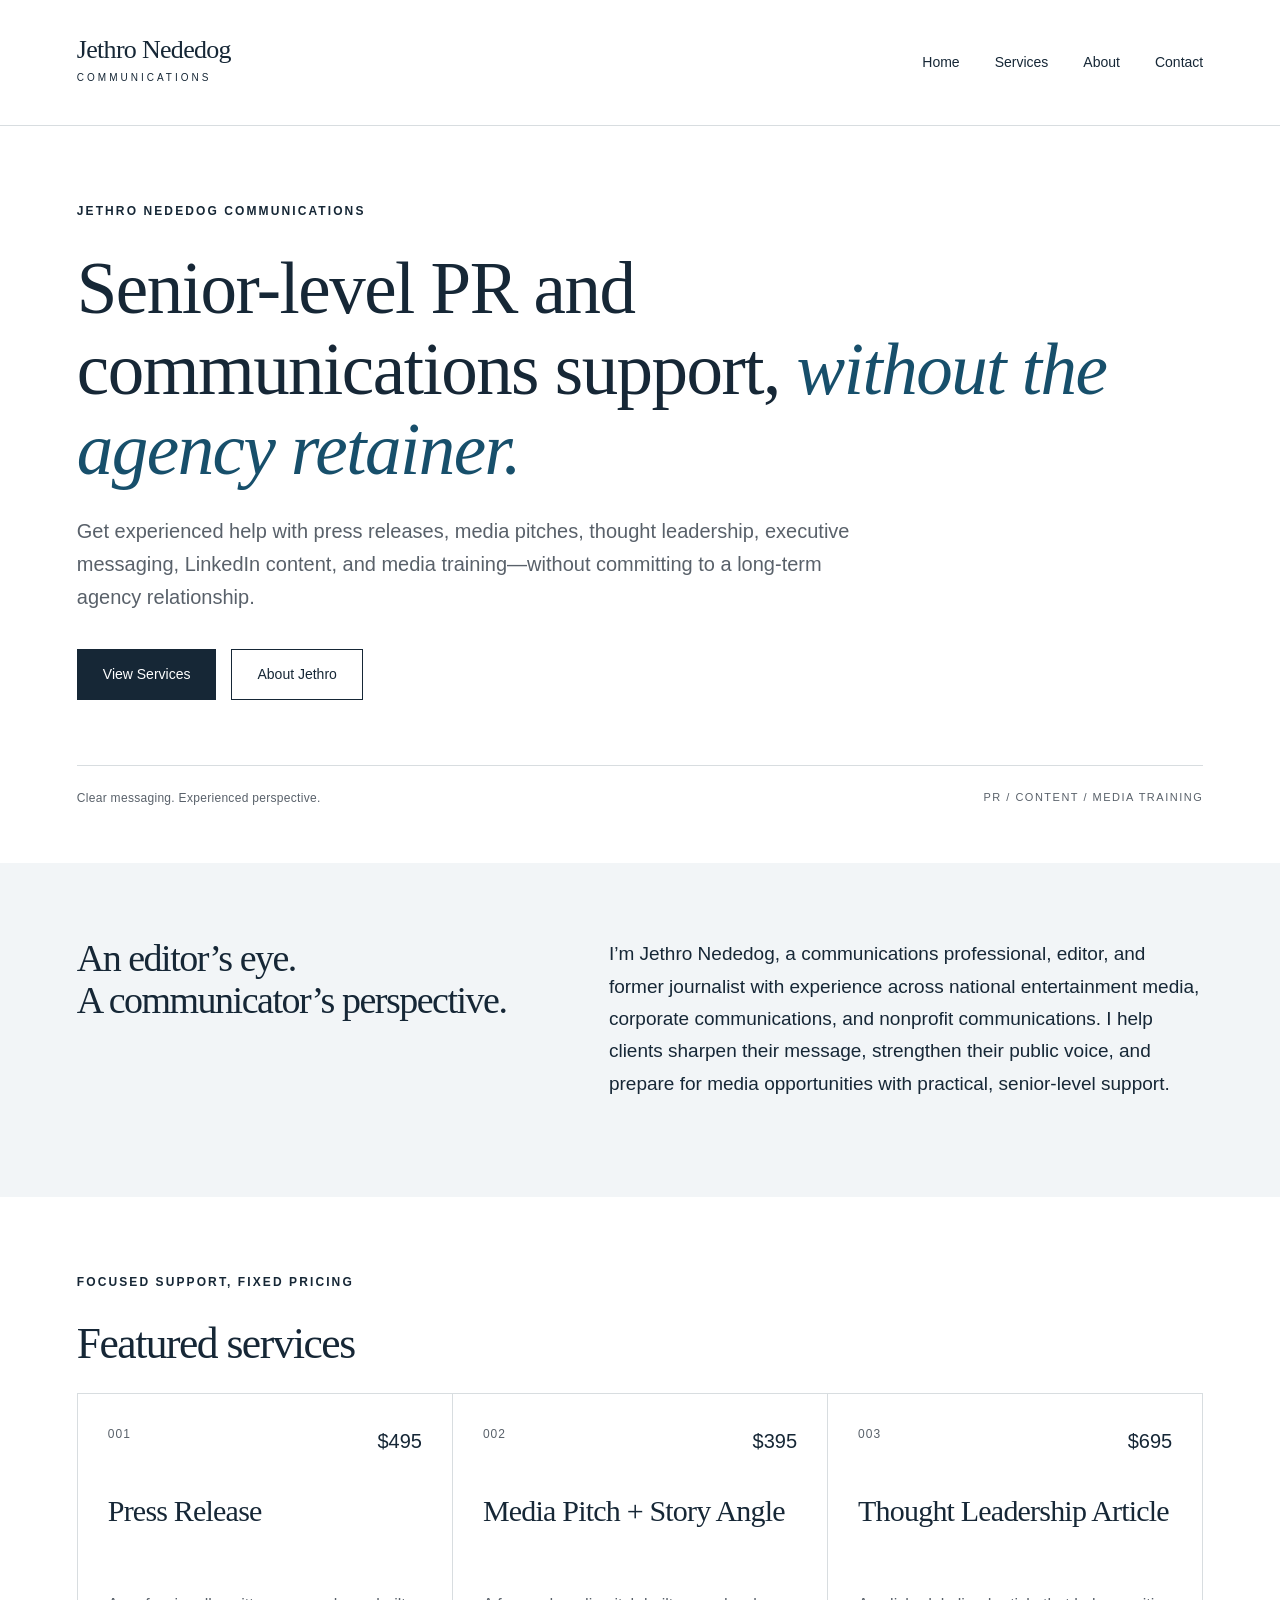
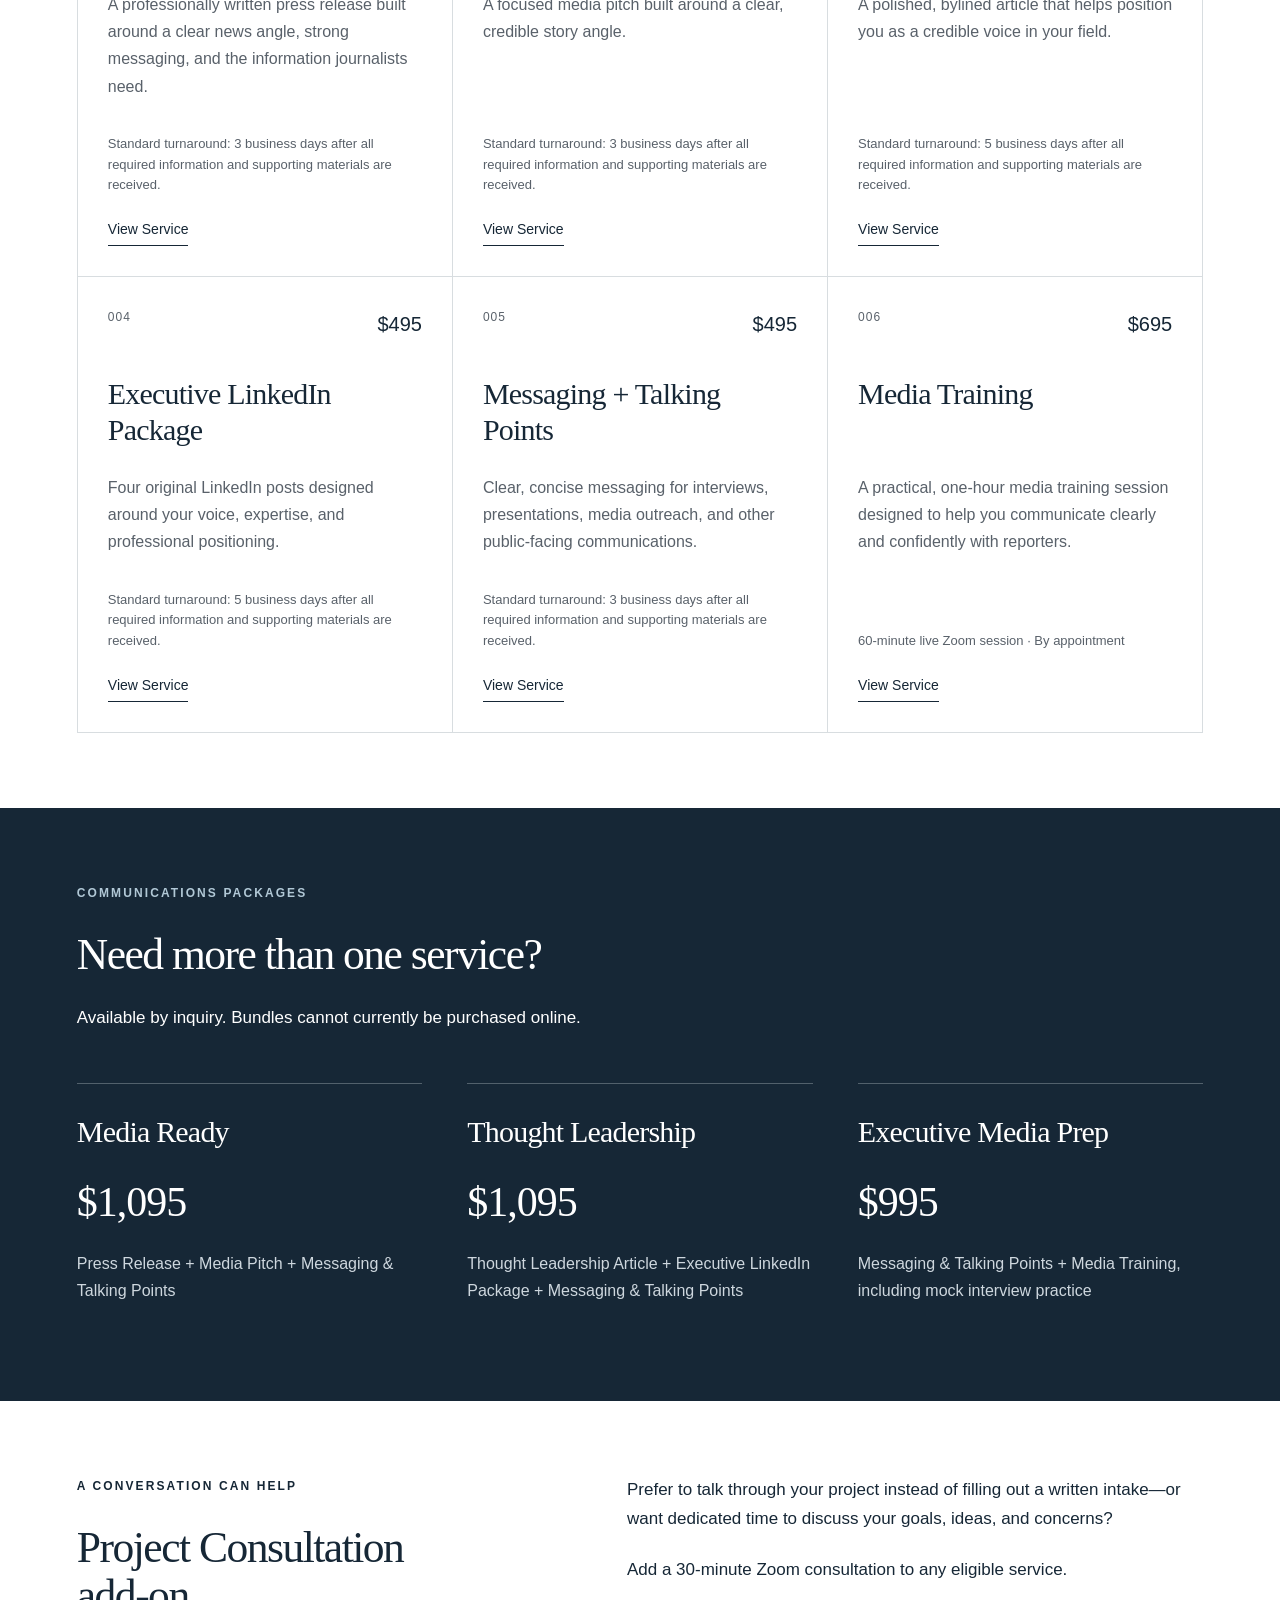
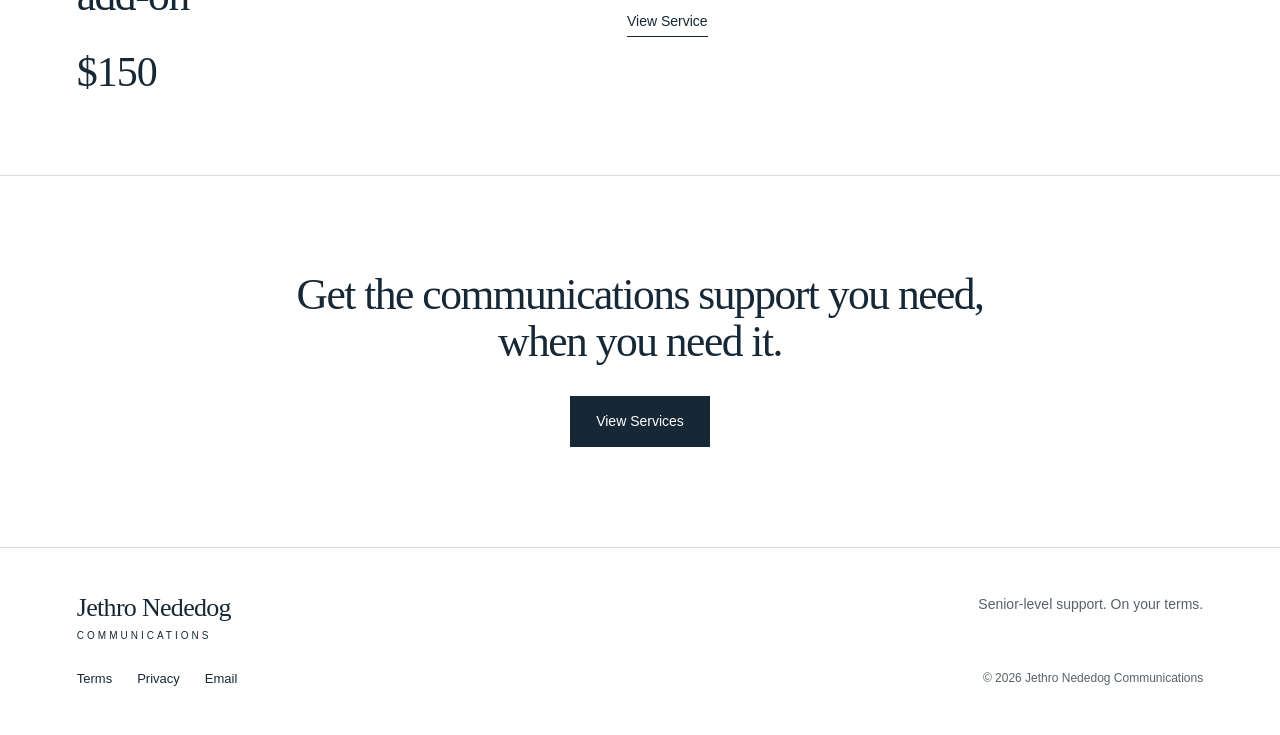
==== index.html @ 0bb14046 "Publish website home page and styles" ====
<!doctype html><html lang="en"><head><meta charset="utf-8"><meta name="viewport" content="width=device-width,initial-scale=1"><title>Home | Jethro Nededog Communications</title><meta name="description" content="Senior-level PR and communications support, without the agency retainer."><link rel="icon" type="image/svg+xml" href="data:image/svg+xml,%3Csvg xmlns='http://www.w3.org/2000/svg' viewBox='0 0 40 40'%3E%3Crect width='40' height='40' fill='%23162736'/%3E%3Ctext x='20' y='29' text-anchor='middle' font-family='Georgia' font-size='28' fill='white'%3EJ%3C/text%3E%3C/svg%3E"><link rel="stylesheet" href="/style.css"></head><body><a class="skip" href="#main">Skip to content</a><header><a class="brand" href="/">Jethro Nededog<span>COMMUNICATIONS</span></a><nav aria-label="Main navigation"><a href="/">Home</a><a href="/services/">Services</a><a href="/about/">About</a><a href="/contact/">Contact</a></nav></header><main id="main"><section class="hero"><div class="eyebrow">Jethro Nededog Communications</div><h1>Senior-level PR and communications support, <em>without the agency retainer.</em></h1><p class="lead">Get experienced help with press releases, media pitches, thought leadership, executive messaging, LinkedIn content, and media training—without committing to a long-term agency relationship.</p><div class="actions"><a class="button " href="/services/">View Services</a><a class="button secondary" href="/about/">About Jethro</a></div><div class="hero-bottom"><span>Clear messaging. Experienced perspective.</span><span>PR / CONTENT / MEDIA TRAINING</span></div></section><section class="intro"><h2>An editor’s eye.<br>A communicator’s perspective.</h2><p>I’m Jethro Nededog, a communications professional, editor, and former journalist with experience across national entertainment media, corporate communications, and nonprofit communications. I help clients sharpen their message, strengthen their public voice, and prepare for media opportunities with practical, senior-level support.</p></section><section><div class="section-title"><div><span class="eyebrow">Focused support, fixed pricing</span><h2>Featured services</h2></div></div><div class="cards"><article><div class="meta">001 <span>$495</span></div><h3>Press Release</h3><p>A professionally written press release built around a clear news angle, strong messaging, and the information journalists need.</p><p class="timing">Standard turnaround: 3 business days after all required information and supporting materials are received.</p><a class="textlink" href="/services/press-release/">View Service</a></article><article><div class="meta">002 <span>$395</span></div><h3>Media Pitch + Story Angle</h3><p>A focused media pitch built around a clear, credible story angle.</p><p class="timing">Standard turnaround: 3 business days after all required information and supporting materials are received.</p><a class="textlink" href="/services/media-pitch/">View Service</a></article><article><div class="meta">003 <span>$695</span></div><h3>Thought Leadership Article</h3><p>A polished, bylined article that helps position you as a credible voice in your field.</p><p class="timing">Standard turnaround: 5 business days after all required information and supporting materials are received.</p><a class="textlink" href="/services/thought-leadership/">View Service</a></article><article><div class="meta">004 <span>$495</span></div><h3>Executive LinkedIn Package</h3><p>Four original LinkedIn posts designed around your voice, expertise, and professional positioning.</p><p class="timing">Standard turnaround: 5 business days after all required information and supporting materials are received.</p><a class="textlink" href="/services/linkedin/">View Service</a></article><article><div class="meta">005 <span>$495</span></div><h3>Messaging + Talking Points</h3><p>Clear, concise messaging for interviews, presentations, media outreach, and other public-facing communications.</p><p class="timing">Standard turnaround: 3 business days after all required information and supporting materials are received.</p><a class="textlink" href="/services/messaging/">View Service</a></article><article><div class="meta">006 <span>$695</span></div><h3>Media Training</h3><p>A practical, one-hour media training session designed to help you communicate clearly and confidently with reporters.</p><p class="timing">60-minute live Zoom session · By appointment</p><a class="textlink" href="/services/media-training/">View Service</a></article></div></section><section class="packages"><span class="eyebrow">Communications packages</span><h2>Need more than one service?</h2><p>Available by inquiry. Bundles cannot currently be purchased online.</p><div class="bundle-grid"><article><h3>Media Ready</h3><div class="price">$1,095</div><p>Press Release + Media Pitch + Messaging &amp; Talking Points</p></article><article><h3>Thought Leadership</h3><div class="price">$1,095</div><p>Thought Leadership Article + Executive LinkedIn Package + Messaging &amp; Talking Points</p></article><article><h3>Executive Media Prep</h3><div class="price">$995</div><p>Messaging &amp; Talking Points + Media Training, including mock interview practice</p></article></div></section><section class="consult"><div><span class="eyebrow">A conversation can help</span><h2>Project Consultation add-on</h2><div class="price">$150</div></div><div><p>Prefer to talk through your project instead of filling out a written intake—or want dedicated time to discuss your goals, ideas, and concerns?</p><p>Add a 30-minute Zoom consultation to any eligible service.</p><a class="textlink" href="/services/project-consultation/">View Service</a></div></section><section class="closing"><h2>Get the communications support you need, when you need it.</h2><a class="button " href="/services/">View Services</a></section></main><footer><a class="brand" href="/">Jethro Nededog<span>COMMUNICATIONS</span></a><p>Senior-level support. On your terms.</p><div><a href="/terms/">Terms</a><a href="/privacy/">Privacy</a><a href="mailto:hello@jethronededog.com">Email</a></div><small>© 2026 Jethro Nededog Communications</small></footer></body></html>
---- style.css ----
:root{--ink:#162736;--muted:#59616a;--line:#d8dde0;--accent:#174f6b;--paper:#fff;--wash:#f2f5f7}*{box-sizing:border-box}body{margin:0;background:var(--paper);color:var(--ink);font:17px/1.7 -apple-system,BlinkMacSystemFont,"Segoe UI",sans-serif}a{color:inherit;text-decoration:none}a:hover{color:var(--accent)}a:focus-visible,button:focus-visible{outline:3px solid #3884a5;outline-offset:5px}header,main,footer{max-width:1360px;margin:auto}header{padding:35px 6%;display:flex;align-items:center;justify-content:space-between;border-bottom:1px solid var(--line)}.brand{font:26px/1.15 Georgia,serif;letter-spacing:-.7px;white-space:nowrap}.brand span{display:block;font:10px/2.5 -apple-system,sans-serif;letter-spacing:3px}nav{display:flex;gap:35px;font-size:14px}nav a:hover,.textlink:hover{border-bottom-color:var(--accent)}section{padding:75px 6%}h1,h2,h3{font-family:Georgia,"Times New Roman",serif;font-weight:400;line-height:1.1;letter-spacing:-1.5px;margin:0 0 25px}h1{font-size:clamp(42px,5.7vw,78px);max-width:1010px}h2{font-size:clamp(32px,3.4vw,46px)}h3{font-size:30px;letter-spacing:-.8px;line-height:1.2}p{margin:0 0 22px}em{font-weight:400;color:var(--accent)}.eyebrow{display:block;text-transform:uppercase;letter-spacing:2.1px;font-size:12px;font-weight:600;margin-bottom:28px}.hero{padding-top:75px;padding-bottom:25px}.hero h1{max-width:1030px}.lead{font-size:20px;line-height:1.65;color:var(--muted);max-width:760px}.hero .lead{max-width:810px}.actions{display:flex;gap:15px;flex-wrap:wrap;margin-top:35px}.button{display:inline-block;background:var(--ink);color:white;border:1px solid var(--ink);padding:14px 25px;font:500 14px/1.5 -apple-system,sans-serif;cursor:pointer}.button:hover{background:var(--accent);color:white}.button.secondary{color:var(--ink);background:white}.button.secondary:hover{background:var(--wash)}.hero-bottom{border-top:1px solid var(--line);margin-top:65px;padding-top:22px;display:flex;justify-content:space-between;color:var(--muted);font-size:12px;letter-spacing:.3px}.hero-bottom span:last-child{font-size:11px;letter-spacing:1.5px}.intro{display:grid;grid-template-columns:1fr 1.3fr;gap:75px;background:var(--wash);margin-top:30px}.intro h2{font-size:38px}.intro p{font-size:19px;max-width:600px}.cards{display:grid;grid-template-columns:repeat(3,1fr);border-top:1px solid var(--line);border-left:1px solid var(--line)}.cards article{padding:30px;border-right:1px solid var(--line);border-bottom:1px solid var(--line);display:flex;flex-direction:column}.meta{display:flex;justify-content:space-between;font-size:12px;letter-spacing:1px;color:var(--muted);margin-bottom:35px}.meta span{font-size:20px;color:var(--ink);letter-spacing:0}.cards h3{min-height:73px}.cards p{font-size:16px;color:var(--muted)}.cards .timing{font-size:13px;line-height:1.6;margin-top:auto;padding-top:12px}.textlink{font-size:14px;font-weight:500;display:inline-block;width:fit-content;border-bottom:1px solid var(--ink);padding-bottom:3px}.packages{background:var(--ink);color:white}.packages .eyebrow{color:#b1c8d6}.bundle-grid{display:grid;grid-template-columns:repeat(3,1fr);gap:45px;margin-top:50px}.bundle-grid article{border-top:1px solid #52616c;padding-top:30px}.bundle-grid p{color:#ced7de;font-size:16px;margin-top:20px}.price{font:42px/1.3 Georgia,serif;letter-spacing:-1px}.consult{display:grid;grid-template-columns:1fr 1.2fr;gap:70px;border-bottom:1px solid var(--line)}.consult h2{max-width:390px}.consult p{max-width:600px}.closing{text-align:center;padding-top:95px;padding-bottom:100px}.closing h2{max-width:760px;margin:0 auto 30px}footer{border-top:1px solid var(--line);padding:45px 6%;display:grid;grid-template-columns:1fr 1fr;gap:20px}footer p{text-align:right;font-size:14px;color:var(--muted)}footer div{display:flex;gap:25px;font-size:13px}footer small{text-align:right;color:var(--muted);font-size:12px}.page-heading{padding-bottom:50px}.page-heading h1{max-width:900px}.detail-grid{display:grid;grid-template-columns:1.6fr 1fr;gap:90px}.service-heading .textlink{margin-bottom:45px}.service-heading h1{font-size:clamp(42px,5vw,68px)}aside{background:var(--wash);padding:30px;align-self:start}aside .price{margin-bottom:25px}aside p{font-size:14px}aside .button{width:100%;text-align:center}.fine{font-size:12px;color:var(--muted);margin:15px 0 0}.includes{border-top:1px solid var(--line)}ul{padding:0;margin:0;list-style:none}li{padding:13px 0;border-bottom:1px solid var(--line);font-size:17px}li:before{content:'•';color:var(--accent);margin-right:15px}.about-grid{display:grid;grid-template-columns:1fr 1.6fr;gap:80px;padding-top:15px}.monogram{background:var(--ink);color:#fff;font:120px/1 Georgia,serif;padding:70px 35px;align-self:start;text-align:center}.monogram span{display:block;font:12px/1.8 -apple-system,sans-serif;letter-spacing:2px;margin-top:40px}.prose p{font-size:18px}.contact{min-height:65vh;padding-top:110px;padding-bottom:100px}.contact .lead{max-width:740px}.contact .button{margin:15px 0 30px}.legal{max-width:920px;padding-top:10px;padding-bottom:100px}.legal h2{font-size:29px;margin-top:35px}.skip{position:absolute;top:-100px}.skip:focus{top:10px;background:white;padding:10px}dialog{max-width:540px;width:calc(100% - 40px);border:1px solid var(--line);padding:40px;color:var(--ink)}dialog::backdrop{background:#16273688}.close{float:right;border:0;background:transparent;font-size:30px;cursor:pointer}dialog h2{font-size:32px;margin-top:25px}dialog p{font-size:16px}@media(max-width:850px){header{padding:25px 6%;align-items:flex-start;gap:25px;flex-direction:column}nav{gap:28px}section{padding:55px 6%}.hero{padding-top:55px}.hero-bottom{margin-top:45px;gap:15px;flex-direction:column}.intro,.consult,.detail-grid,.about-grid{grid-template-columns:1fr;gap:30px}.cards{grid-template-columns:repeat(2,1fr)}.bundle-grid{grid-template-columns:1fr;gap:25px}.bundle-grid article{display:grid;grid-template-columns:1fr auto;gap:10px}.bundle-grid p{grid-column:1/-1}.monogram{max-width:360px}.contact{padding-top:65px}footer p{display:none}}@media(max-width:520px){.cards{grid-template-columns:1fr}.cards h3{min-height:0}.cards article{padding:25px}.lead{font-size:18px}.hero h1{font-size:44px}.hero h1 em{display:inline}.bundle-grid h3{font-size:26px}.bundle-grid .price{font-size:32px}footer{grid-template-columns:1fr}footer small{text-align:left}nav{width:100%;justify-content:space-between;gap:15px}.intro h2{font-size:32px}}

/* Narrow-screen readability without changing desktop composition. */
main,section,article,aside,.detail-grid>*,.consult>*,.intro>*,.about-grid>*{min-width:0}
h1,h2,h3,p,li,a{overflow-wrap:break-word}
@media(max-width:850px){nav a{padding:12px 0;min-height:44px;display:inline-flex;align-items:center}nav{flex-wrap:wrap}.button{max-width:100%;white-space:normal}}
@media(max-width:520px){.hero h1{font-size:clamp(34px,8.7vw,44px);line-height:1.13;letter-spacing:-1px}.hero h1 em{overflow-wrap:anywhere}h1{font-size:clamp(34px,10vw,42px)}.service-heading h1{font-size:clamp(34px,10vw,42px)}.bundle-grid article{grid-template-columns:minmax(0,1fr) auto;gap:8px}.bundle-grid h3{overflow-wrap:anywhere}.brand{font-size:24px}.eyebrow{overflow-wrap:anywhere}.contact .textlink{font-size:13px}aside{padding:24px}}
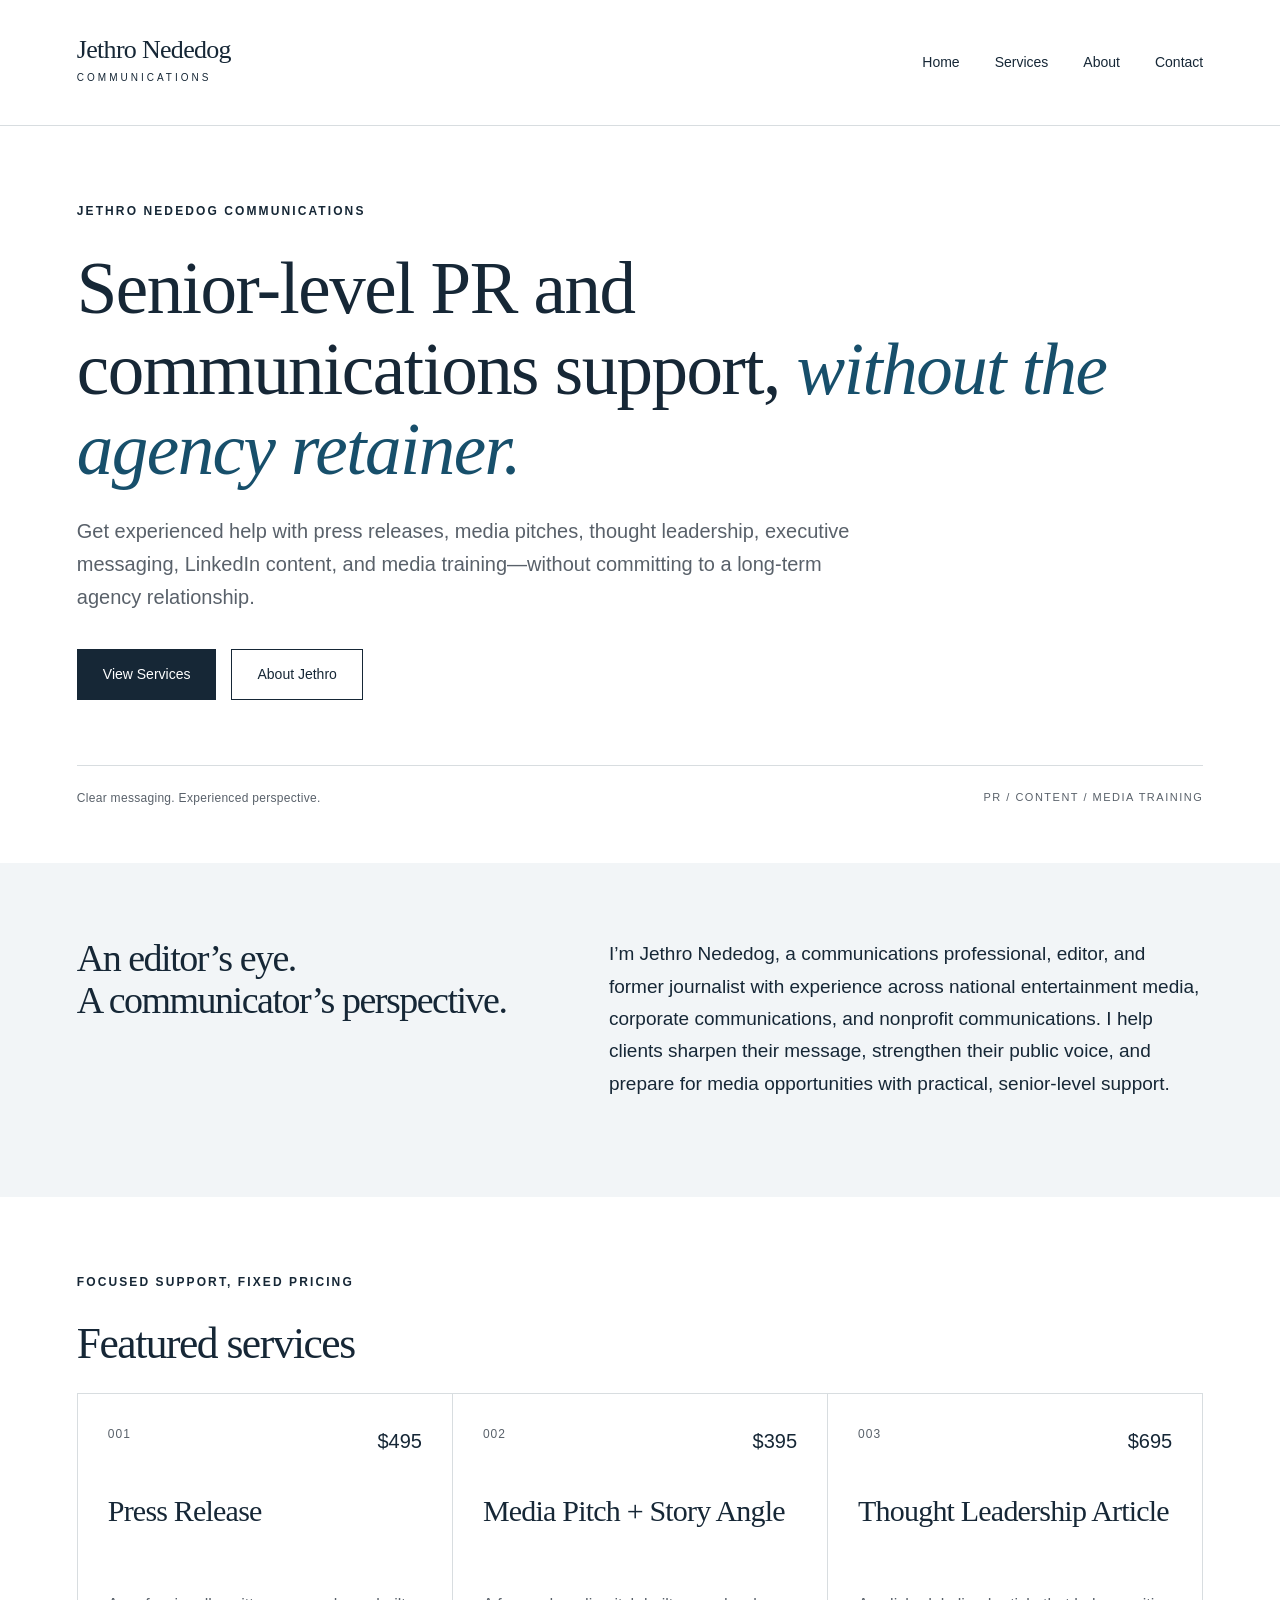
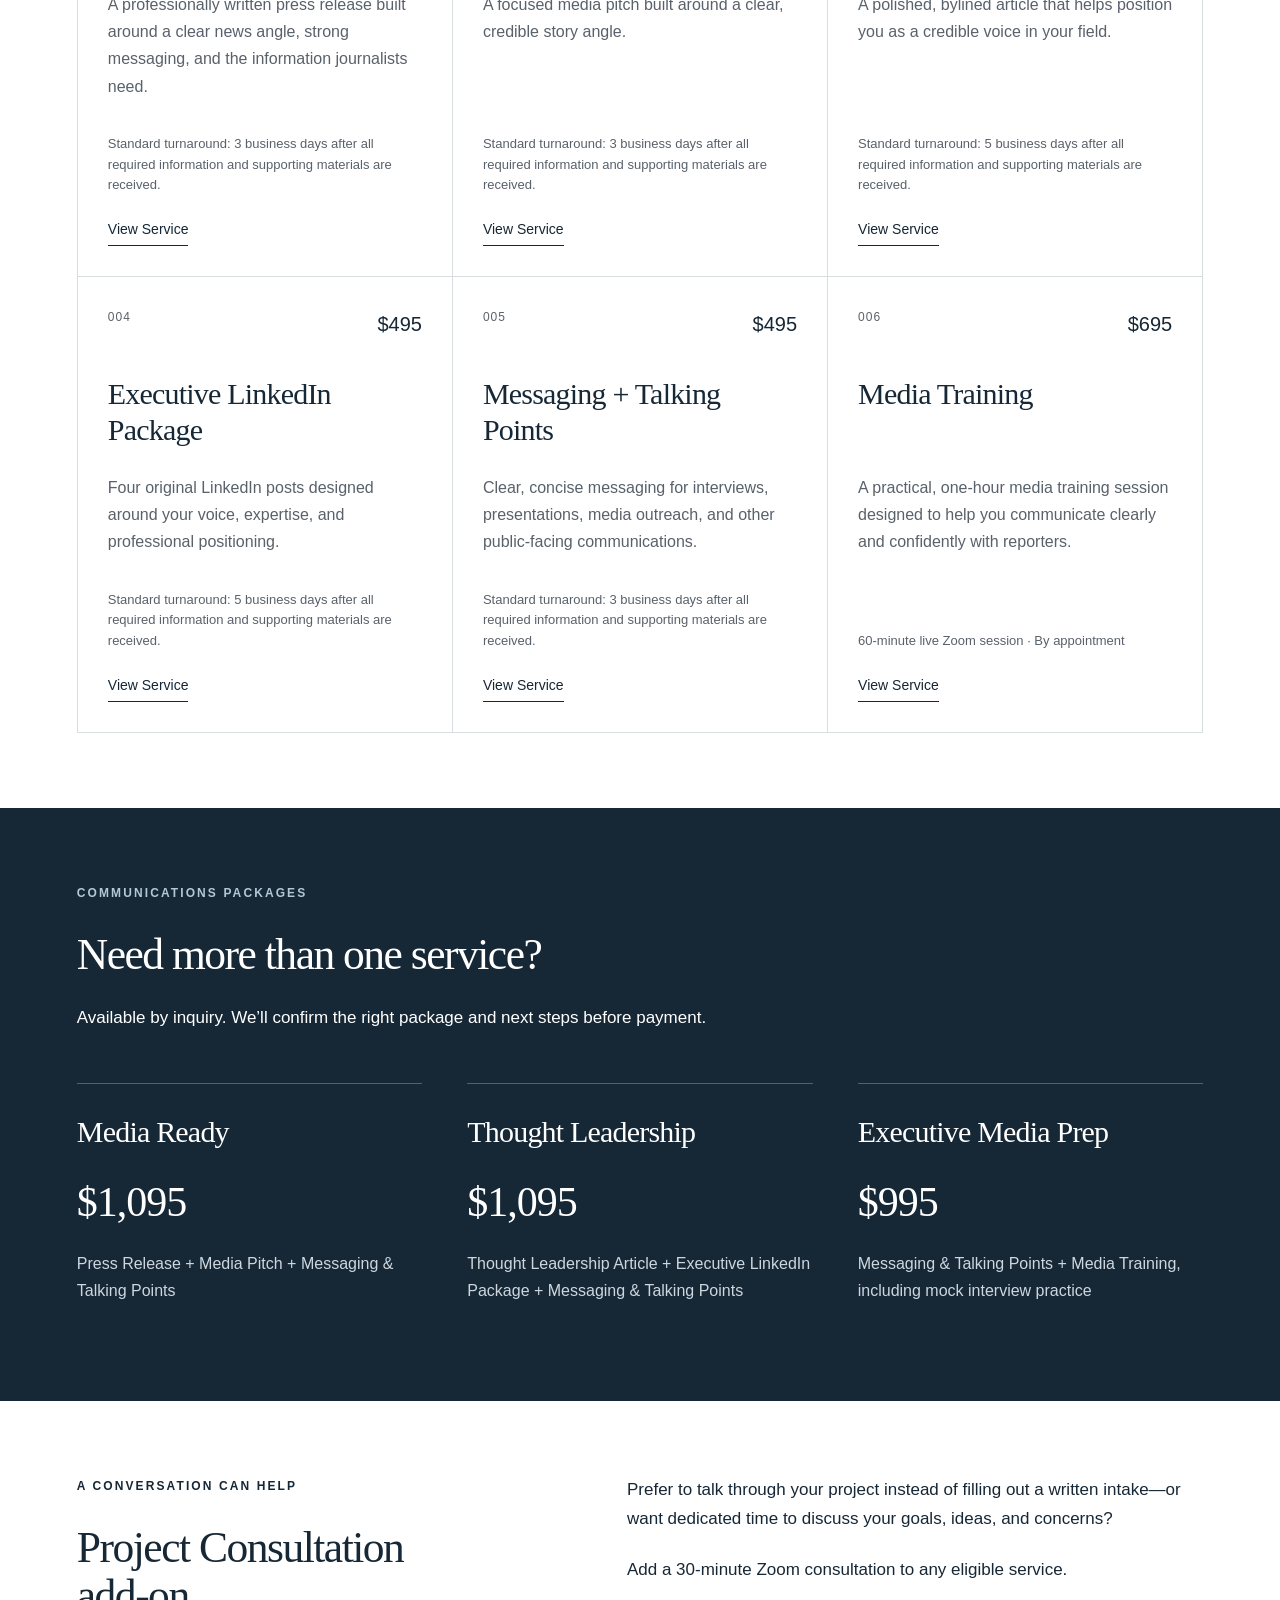
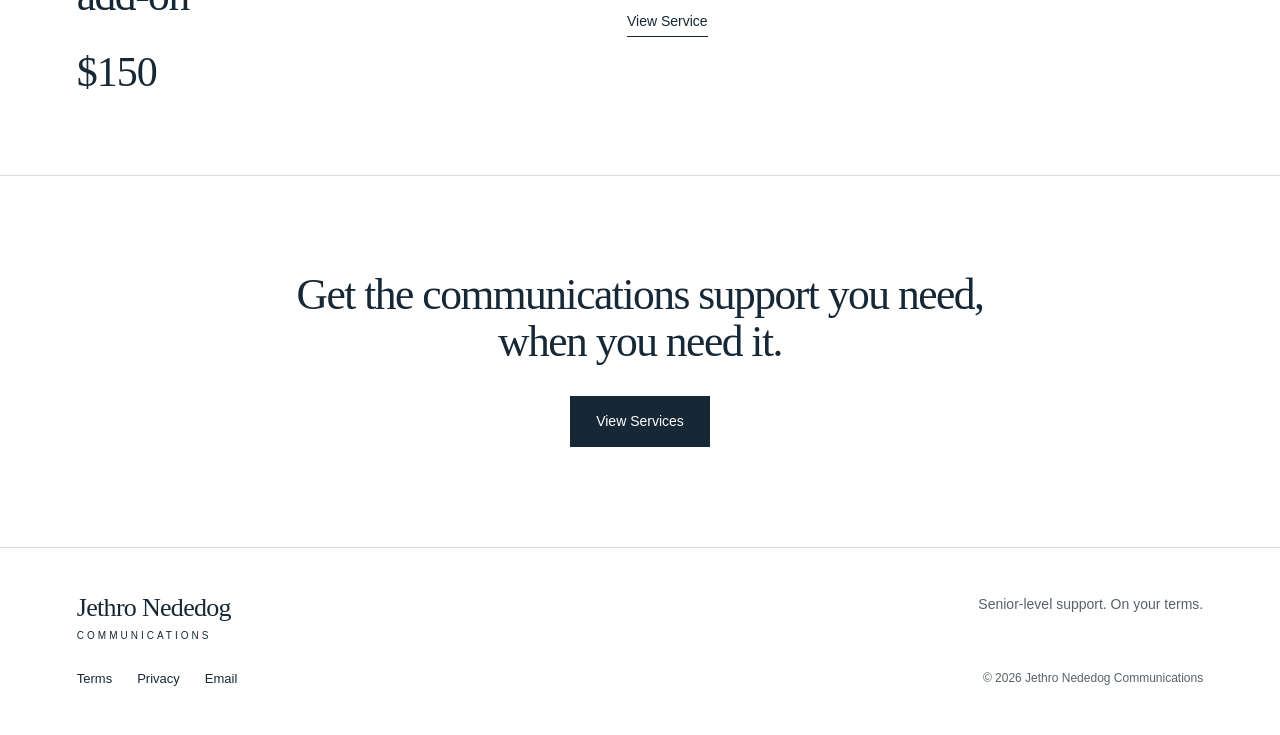
==== commit 5f9e338e: "Update index.html" ====
--- a/index.html
+++ b/index.html
@@ -1 +1 @@
-<!doctype html><html lang="en"><head><meta charset="utf-8"><meta name="viewport" content="width=device-width,initial-scale=1"><title>Home | Jethro Nededog Communications</title><meta name="description" content="Senior-level PR and communications support, without the agency retainer."><link rel="icon" type="image/svg+xml" href="data:image/svg+xml,%3Csvg xmlns='http://www.w3.org/2000/svg' viewBox='0 0 40 40'%3E%3Crect width='40' height='40' fill='%23162736'/%3E%3Ctext x='20' y='29' text-anchor='middle' font-family='Georgia' font-size='28' fill='white'%3EJ%3C/text%3E%3C/svg%3E"><link rel="stylesheet" href="/style.css"></head><body><a class="skip" href="#main">Skip to content</a><header><a class="brand" href="/">Jethro Nededog<span>COMMUNICATIONS</span></a><nav aria-label="Main navigation"><a href="/">Home</a><a href="/services/">Services</a><a href="/about/">About</a><a href="/contact/">Contact</a></nav></header><main id="main"><section class="hero"><div class="eyebrow">Jethro Nededog Communications</div><h1>Senior-level PR and communications support, <em>without the agency retainer.</em></h1><p class="lead">Get experienced help with press releases, media pitches, thought leadership, executive messaging, LinkedIn content, and media training—without committing to a long-term agency relationship.</p><div class="actions"><a class="button " href="/services/">View Services</a><a class="button secondary" href="/about/">About Jethro</a></div><div class="hero-bottom"><span>Clear messaging. Experienced perspective.</span><span>PR / CONTENT / MEDIA TRAINING</span></div></section><section class="intro"><h2>An editor’s eye.<br>A communicator’s perspective.</h2><p>I’m Jethro Nededog, a communications professional, editor, and former journalist with experience across national entertainment media, corporate communications, and nonprofit communications. I help clients sharpen their message, strengthen their public voice, and prepare for media opportunities with practical, senior-level support.</p></section><section><div class="section-title"><div><span class="eyebrow">Focused support, fixed pricing</span><h2>Featured services</h2></div></div><div class="cards"><article><div class="meta">001 <span>$495</span></div><h3>Press Release</h3><p>A professionally written press release built around a clear news angle, strong messaging, and the information journalists need.</p><p class="timing">Standard turnaround: 3 business days after all required information and supporting materials are received.</p><a class="textlink" href="/services/press-release/">View Service</a></article><article><div class="meta">002 <span>$395</span></div><h3>Media Pitch + Story Angle</h3><p>A focused media pitch built around a clear, credible story angle.</p><p class="timing">Standard turnaround: 3 business days after all required information and supporting materials are received.</p><a class="textlink" href="/services/media-pitch/">View Service</a></article><article><div class="meta">003 <span>$695</span></div><h3>Thought Leadership Article</h3><p>A polished, bylined article that helps position you as a credible voice in your field.</p><p class="timing">Standard turnaround: 5 business days after all required information and supporting materials are received.</p><a class="textlink" href="/services/thought-leadership/">View Service</a></article><article><div class="meta">004 <span>$495</span></div><h3>Executive LinkedIn Package</h3><p>Four original LinkedIn posts designed around your voice, expertise, and professional positioning.</p><p class="timing">Standard turnaround: 5 business days after all required information and supporting materials are received.</p><a class="textlink" href="/services/linkedin/">View Service</a></article><article><div class="meta">005 <span>$495</span></div><h3>Messaging + Talking Points</h3><p>Clear, concise messaging for interviews, presentations, media outreach, and other public-facing communications.</p><p class="timing">Standard turnaround: 3 business days after all required information and supporting materials are received.</p><a class="textlink" href="/services/messaging/">View Service</a></article><article><div class="meta">006 <span>$695</span></div><h3>Media Training</h3><p>A practical, one-hour media training session designed to help you communicate clearly and confidently with reporters.</p><p class="timing">60-minute live Zoom session · By appointment</p><a class="textlink" href="/services/media-training/">View Service</a></article></div></section><section class="packages"><span class="eyebrow">Communications packages</span><h2>Need more than one service?</h2><p>Available by inquiry. Bundles cannot currently be purchased online.</p><div class="bundle-grid"><article><h3>Media Ready</h3><div class="price">$1,095</div><p>Press Release + Media Pitch + Messaging &amp; Talking Points</p></article><article><h3>Thought Leadership</h3><div class="price">$1,095</div><p>Thought Leadership Article + Executive LinkedIn Package + Messaging &amp; Talking Points</p></article><article><h3>Executive Media Prep</h3><div class="price">$995</div><p>Messaging &amp; Talking Points + Media Training, including mock interview practice</p></article></div></section><section class="consult"><div><span class="eyebrow">A conversation can help</span><h2>Project Consultation add-on</h2><div class="price">$150</div></div><div><p>Prefer to talk through your project instead of filling out a written intake—or want dedicated time to discuss your goals, ideas, and concerns?</p><p>Add a 30-minute Zoom consultation to any eligible service.</p><a class="textlink" href="/services/project-consultation/">View Service</a></div></section><section class="closing"><h2>Get the communications support you need, when you need it.</h2><a class="button " href="/services/">View Services</a></section></main><footer><a class="brand" href="/">Jethro Nededog<span>COMMUNICATIONS</span></a><p>Senior-level support. On your terms.</p><div><a href="/terms/">Terms</a><a href="/privacy/">Privacy</a><a href="mailto:hello@jethronededog.com">Email</a></div><small>© 2026 Jethro Nededog Communications</small></footer></body></html>+<!doctype html><html lang="en"><head><meta charset="utf-8"><meta name="viewport" content="width=device-width,initial-scale=1"><title>Home | Jethro Nededog Communications</title><meta name="description" content="Senior-level PR and communications support, without the agency retainer."><link rel="icon" type="image/svg+xml" href="data:image/svg+xml,%3Csvg xmlns='http://www.w3.org/2000/svg' viewBox='0 0 40 40'%3E%3Crect width='40' height='40' fill='%23162736'/%3E%3Ctext x='20' y='29' text-anchor='middle' font-family='Georgia' font-size='28' fill='white'%3EJ%3C/text%3E%3C/svg%3E"><link rel="stylesheet" href="/style.css"></head><body><a class="skip" href="#main">Skip to content</a><header><a class="brand" href="/">Jethro Nededog<span>COMMUNICATIONS</span></a><nav aria-label="Main navigation"><a href="/">Home</a><a href="/services/">Services</a><a href="/about/">About</a><a href="/contact/">Contact</a></nav></header><main id="main"><section class="hero"><div class="eyebrow">Jethro Nededog Communications</div><h1>Senior-level PR and communications support, <em>without the agency retainer.</em></h1><p class="lead">Get experienced help with press releases, media pitches, thought leadership, executive messaging, LinkedIn content, and media training—without committing to a long-term agency relationship.</p><div class="actions"><a class="button " href="/services/">View Services</a><a class="button secondary" href="/about/">About Jethro</a></div><div class="hero-bottom"><span>Clear messaging. Experienced perspective.</span><span>PR / CONTENT / MEDIA TRAINING</span></div></section><section class="intro"><h2>An editor’s eye.<br>A communicator’s perspective.</h2><p>I’m Jethro Nededog, a communications professional, editor, and former journalist with experience across national entertainment media, corporate communications, and nonprofit communications. I help clients sharpen their message, strengthen their public voice, and prepare for media opportunities with practical, senior-level support.</p></section><section><div class="section-title"><div><span class="eyebrow">Focused support, fixed pricing</span><h2>Featured services</h2></div></div><div class="cards"><article><div class="meta">001 <span>$495</span></div><h3>Press Release</h3><p>A professionally written press release built around a clear news angle, strong messaging, and the information journalists need.</p><p class="timing">Standard turnaround: 3 business days after all required information and supporting materials are received.</p><a class="textlink" href="/services/press-release/">View Service</a></article><article><div class="meta">002 <span>$395</span></div><h3>Media Pitch + Story Angle</h3><p>A focused media pitch built around a clear, credible story angle.</p><p class="timing">Standard turnaround: 3 business days after all required information and supporting materials are received.</p><a class="textlink" href="/services/media-pitch/">View Service</a></article><article><div class="meta">003 <span>$695</span></div><h3>Thought Leadership Article</h3><p>A polished, bylined article that helps position you as a credible voice in your field.</p><p class="timing">Standard turnaround: 5 business days after all required information and supporting materials are received.</p><a class="textlink" href="/services/thought-leadership/">View Service</a></article><article><div class="meta">004 <span>$495</span></div><h3>Executive LinkedIn Package</h3><p>Four original LinkedIn posts designed around your voice, expertise, and professional positioning.</p><p class="timing">Standard turnaround: 5 business days after all required information and supporting materials are received.</p><a class="textlink" href="/services/linkedin/">View Service</a></article><article><div class="meta">005 <span>$495</span></div><h3>Messaging + Talking Points</h3><p>Clear, concise messaging for interviews, presentations, media outreach, and other public-facing communications.</p><p class="timing">Standard turnaround: 3 business days after all required information and supporting materials are received.</p><a class="textlink" href="/services/messaging/">View Service</a></article><article><div class="meta">006 <span>$695</span></div><h3>Media Training</h3><p>A practical, one-hour media training session designed to help you communicate clearly and confidently with reporters.</p><p class="timing">60-minute live Zoom session · By appointment</p><a class="textlink" href="/services/media-training/">View Service</a></article></div></section><section class="packages"><span class="eyebrow">Communications packages</span><h2>Need more than one service?</h2><p>Available by inquiry. We’ll confirm the right package and next steps before payment.</p><div class="bundle-grid"><article><h3>Media Ready</h3><div class="price">$1,095</div><p>Press Release + Media Pitch + Messaging &amp; Talking Points</p></article><article><h3>Thought Leadership</h3><div class="price">$1,095</div><p>Thought Leadership Article + Executive LinkedIn Package + Messaging &amp; Talking Points</p></article><article><h3>Executive Media Prep</h3><div class="price">$995</div><p>Messaging &amp; Talking Points + Media Training, including mock interview practice</p></article></div></section><section class="consult"><div><span class="eyebrow">A conversation can help</span><h2>Project Consultation add-on</h2><div class="price">$150</div></div><div><p>Prefer to talk through your project instead of filling out a written intake—or want dedicated time to discuss your goals, ideas, and concerns?</p><p>Add a 30-minute Zoom consultation to any eligible service.</p><a class="textlink" href="/services/project-consultation/">View Service</a></div></section><section class="closing"><h2>Get the communications support you need, when you need it.</h2><a class="button " href="/services/">View Services</a></section></main><footer><a class="brand" href="/">Jethro Nededog<span>COMMUNICATIONS</span></a><p>Senior-level support. On your terms.</p><div><a href="/terms/">Terms</a><a href="/privacy/">Privacy</a><a href="mailto:hello@jethronededog.com">Email</a></div><small>© 2026 Jethro Nededog Communications</small></footer></body></html>
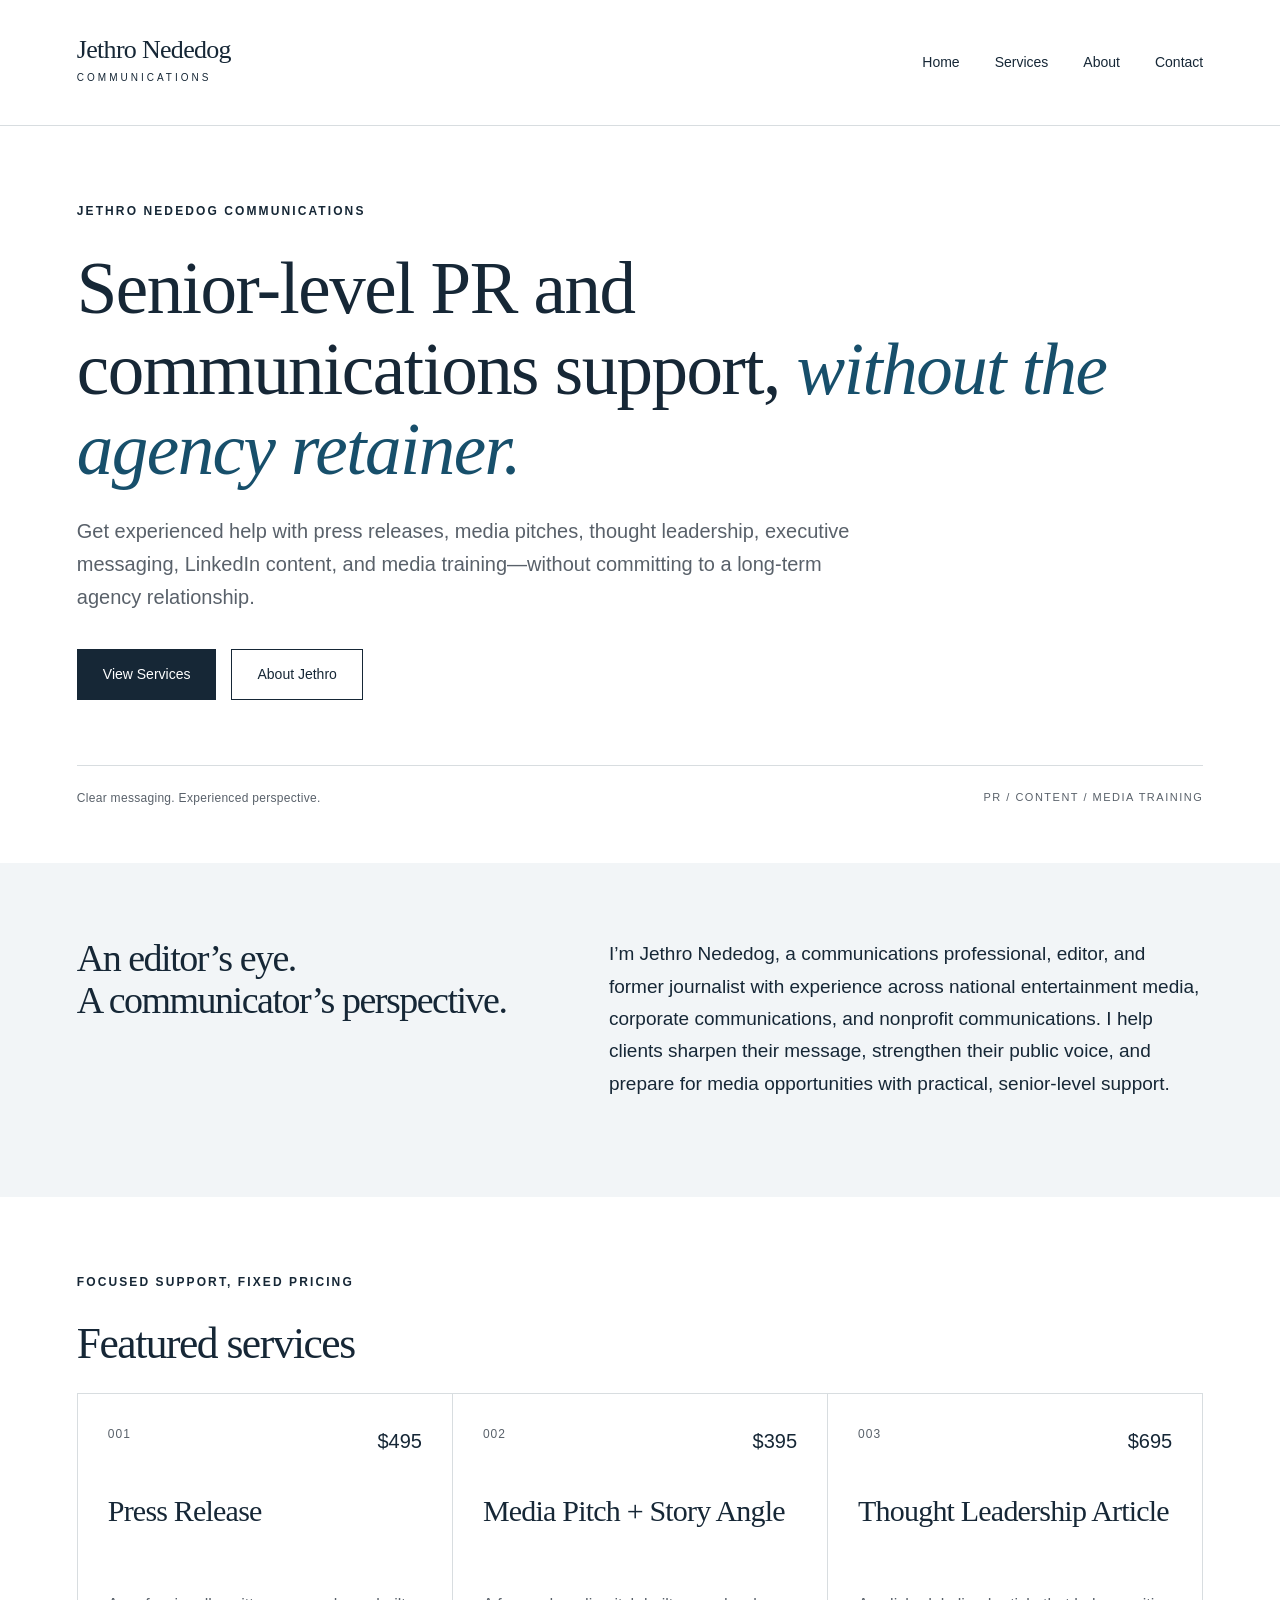
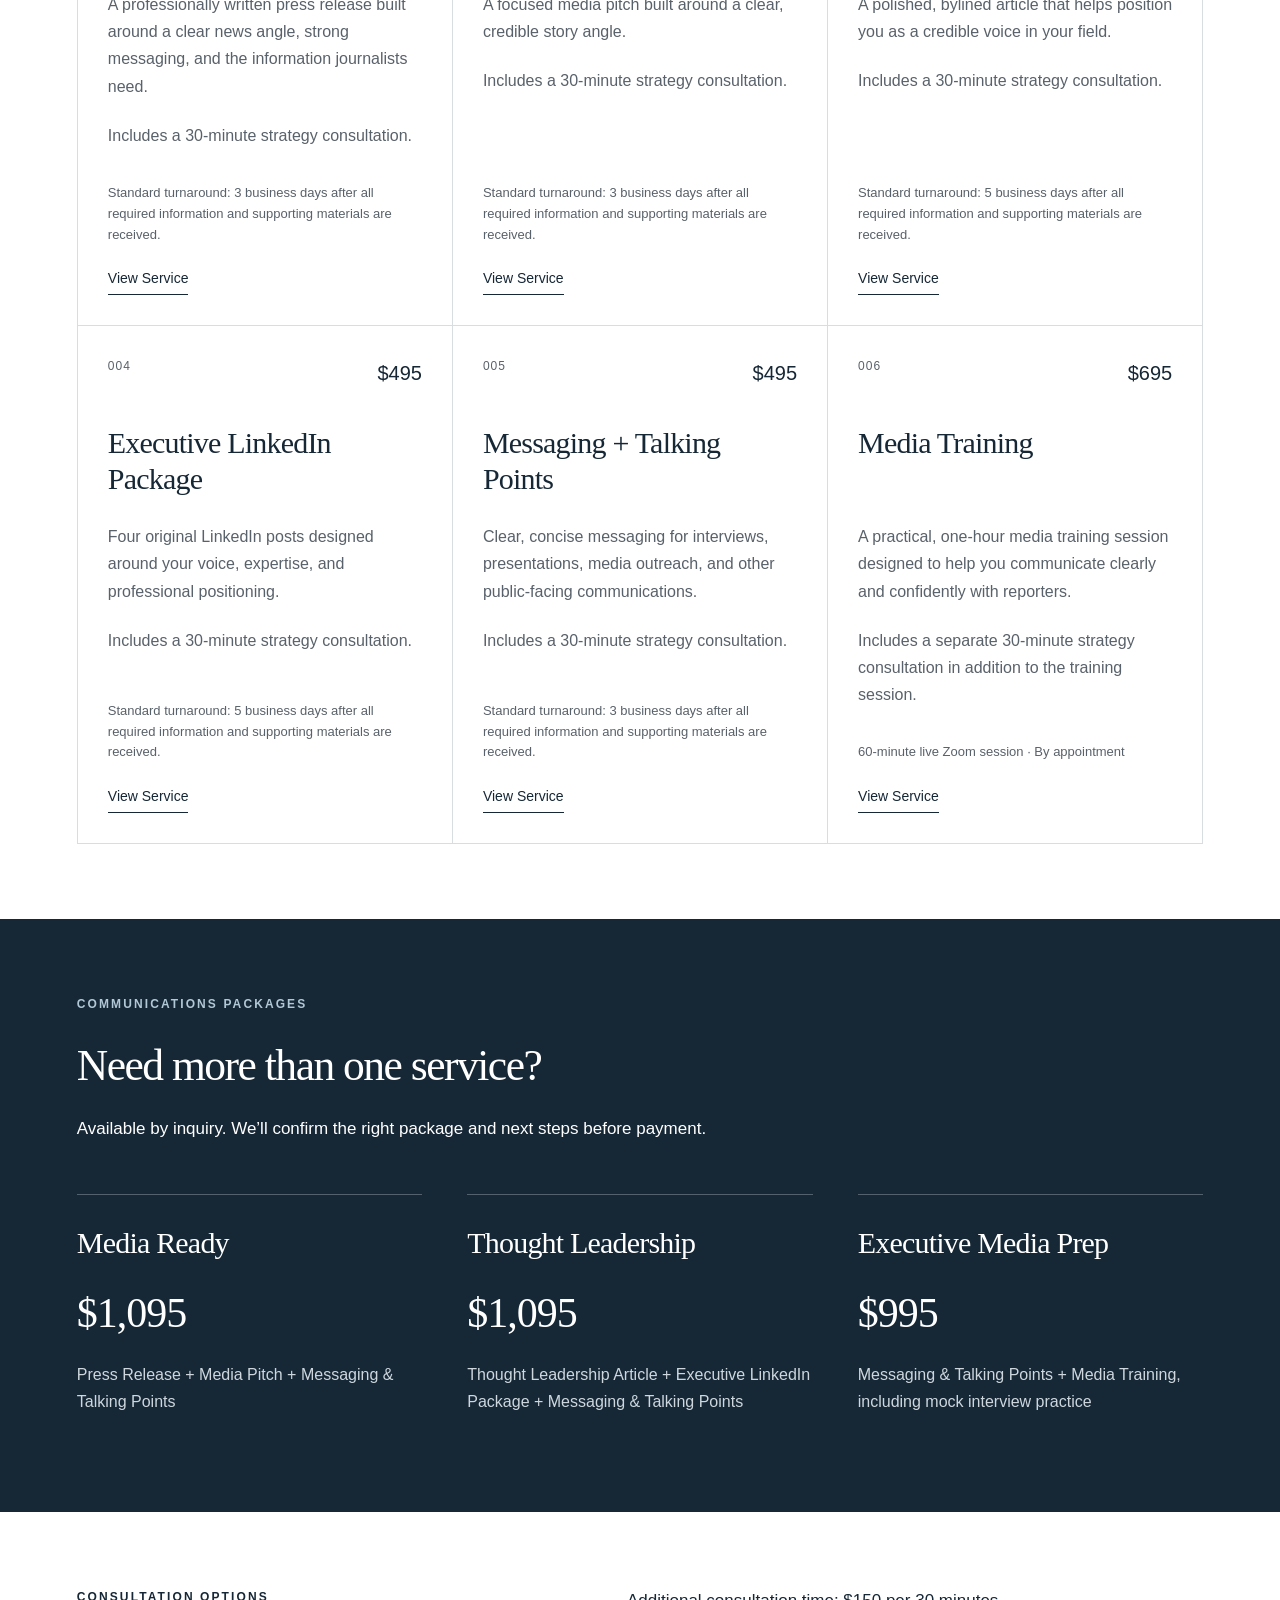
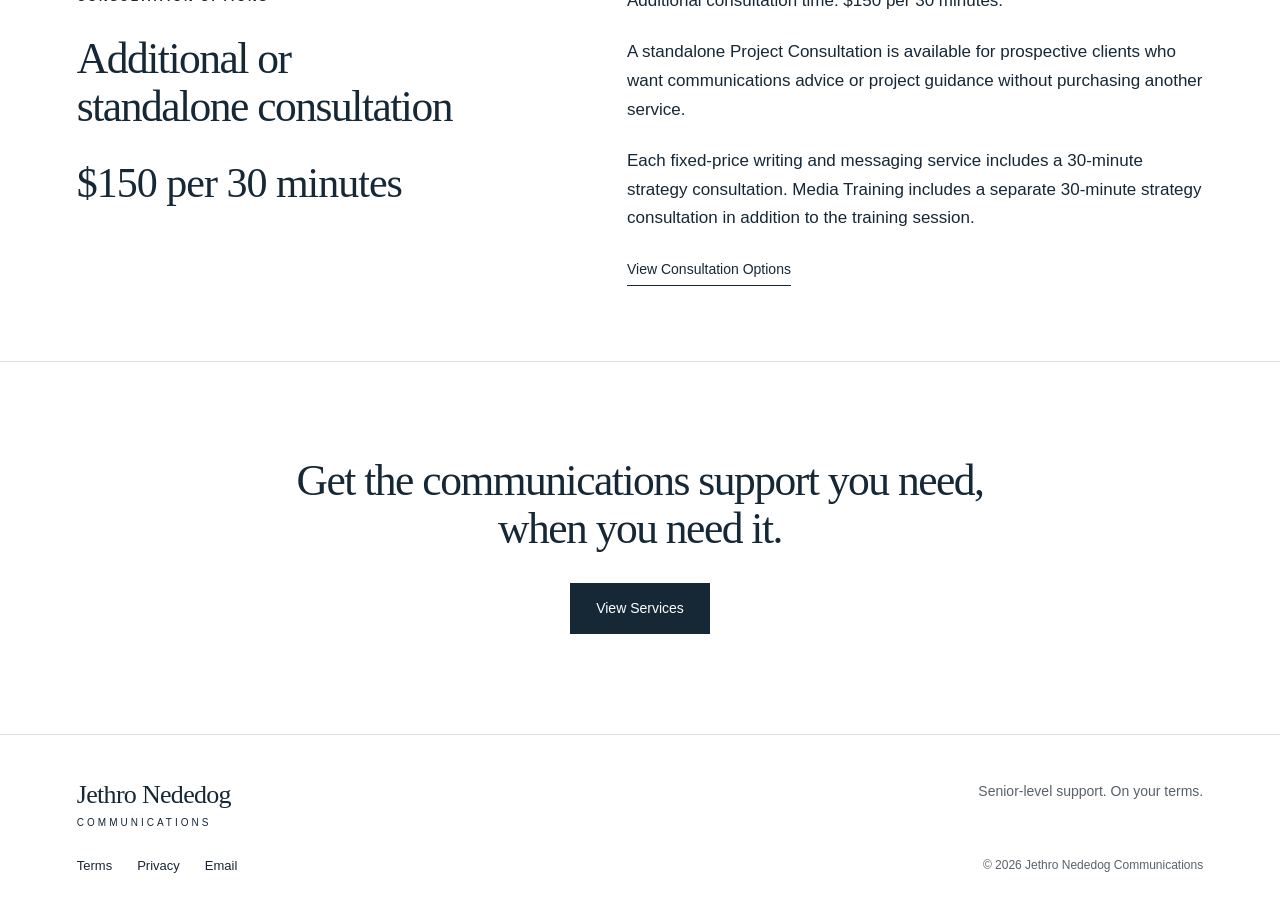
==== commit dd63ba06: "Include strategy consultation on homepage" ====
--- a/index.html
+++ b/index.html
@@ -1 +1 @@
-<!doctype html><html lang="en"><head><meta charset="utf-8"><meta name="viewport" content="width=device-width,initial-scale=1"><title>Home | Jethro Nededog Communications</title><meta name="description" content="Senior-level PR and communications support, without the agency retainer."><link rel="icon" type="image/svg+xml" href="data:image/svg+xml,%3Csvg xmlns='http://www.w3.org/2000/svg' viewBox='0 0 40 40'%3E%3Crect width='40' height='40' fill='%23162736'/%3E%3Ctext x='20' y='29' text-anchor='middle' font-family='Georgia' font-size='28' fill='white'%3EJ%3C/text%3E%3C/svg%3E"><link rel="stylesheet" href="/style.css"></head><body><a class="skip" href="#main">Skip to content</a><header><a class="brand" href="/">Jethro Nededog<span>COMMUNICATIONS</span></a><nav aria-label="Main navigation"><a href="/">Home</a><a href="/services/">Services</a><a href="/about/">About</a><a href="/contact/">Contact</a></nav></header><main id="main"><section class="hero"><div class="eyebrow">Jethro Nededog Communications</div><h1>Senior-level PR and communications support, <em>without the agency retainer.</em></h1><p class="lead">Get experienced help with press releases, media pitches, thought leadership, executive messaging, LinkedIn content, and media training—without committing to a long-term agency relationship.</p><div class="actions"><a class="button " href="/services/">View Services</a><a class="button secondary" href="/about/">About Jethro</a></div><div class="hero-bottom"><span>Clear messaging. Experienced perspective.</span><span>PR / CONTENT / MEDIA TRAINING</span></div></section><section class="intro"><h2>An editor’s eye.<br>A communicator’s perspective.</h2><p>I’m Jethro Nededog, a communications professional, editor, and former journalist with experience across national entertainment media, corporate communications, and nonprofit communications. I help clients sharpen their message, strengthen their public voice, and prepare for media opportunities with practical, senior-level support.</p></section><section><div class="section-title"><div><span class="eyebrow">Focused support, fixed pricing</span><h2>Featured services</h2></div></div><div class="cards"><article><div class="meta">001 <span>$495</span></div><h3>Press Release</h3><p>A professionally written press release built around a clear news angle, strong messaging, and the information journalists need.</p><p class="timing">Standard turnaround: 3 business days after all required information and supporting materials are received.</p><a class="textlink" href="/services/press-release/">View Service</a></article><article><div class="meta">002 <span>$395</span></div><h3>Media Pitch + Story Angle</h3><p>A focused media pitch built around a clear, credible story angle.</p><p class="timing">Standard turnaround: 3 business days after all required information and supporting materials are received.</p><a class="textlink" href="/services/media-pitch/">View Service</a></article><article><div class="meta">003 <span>$695</span></div><h3>Thought Leadership Article</h3><p>A polished, bylined article that helps position you as a credible voice in your field.</p><p class="timing">Standard turnaround: 5 business days after all required information and supporting materials are received.</p><a class="textlink" href="/services/thought-leadership/">View Service</a></article><article><div class="meta">004 <span>$495</span></div><h3>Executive LinkedIn Package</h3><p>Four original LinkedIn posts designed around your voice, expertise, and professional positioning.</p><p class="timing">Standard turnaround: 5 business days after all required information and supporting materials are received.</p><a class="textlink" href="/services/linkedin/">View Service</a></article><article><div class="meta">005 <span>$495</span></div><h3>Messaging + Talking Points</h3><p>Clear, concise messaging for interviews, presentations, media outreach, and other public-facing communications.</p><p class="timing">Standard turnaround: 3 business days after all required information and supporting materials are received.</p><a class="textlink" href="/services/messaging/">View Service</a></article><article><div class="meta">006 <span>$695</span></div><h3>Media Training</h3><p>A practical, one-hour media training session designed to help you communicate clearly and confidently with reporters.</p><p class="timing">60-minute live Zoom session · By appointment</p><a class="textlink" href="/services/media-training/">View Service</a></article></div></section><section class="packages"><span class="eyebrow">Communications packages</span><h2>Need more than one service?</h2><p>Available by inquiry. We’ll confirm the right package and next steps before payment.</p><div class="bundle-grid"><article><h3>Media Ready</h3><div class="price">$1,095</div><p>Press Release + Media Pitch + Messaging &amp; Talking Points</p></article><article><h3>Thought Leadership</h3><div class="price">$1,095</div><p>Thought Leadership Article + Executive LinkedIn Package + Messaging &amp; Talking Points</p></article><article><h3>Executive Media Prep</h3><div class="price">$995</div><p>Messaging &amp; Talking Points + Media Training, including mock interview practice</p></article></div></section><section class="consult"><div><span class="eyebrow">A conversation can help</span><h2>Project Consultation add-on</h2><div class="price">$150</div></div><div><p>Prefer to talk through your project instead of filling out a written intake—or want dedicated time to discuss your goals, ideas, and concerns?</p><p>Add a 30-minute Zoom consultation to any eligible service.</p><a class="textlink" href="/services/project-consultation/">View Service</a></div></section><section class="closing"><h2>Get the communications support you need, when you need it.</h2><a class="button " href="/services/">View Services</a></section></main><footer><a class="brand" href="/">Jethro Nededog<span>COMMUNICATIONS</span></a><p>Senior-level support. On your terms.</p><div><a href="/terms/">Terms</a><a href="/privacy/">Privacy</a><a href="mailto:hello@jethronededog.com">Email</a></div><small>© 2026 Jethro Nededog Communications</small></footer></body></html>
+<!doctype html><html lang="en"><head><meta charset="utf-8"><meta name="viewport" content="width=device-width,initial-scale=1"><title>Home | Jethro Nededog Communications</title><meta name="description" content="Senior-level PR and communications support, without the agency retainer."><link rel="icon" type="image/svg+xml" href="data:image/svg+xml,%3Csvg xmlns='http://www.w3.org/2000/svg' viewBox='0 0 40 40'%3E%3Crect width='40' height='40' fill='%23162736'/%3E%3Ctext x='20' y='29' text-anchor='middle' font-family='Georgia' font-size='28' fill='white'%3EJ%3C/text%3E%3C/svg%3E"><link rel="stylesheet" href="/style.css"></head><body><a class="skip" href="#main">Skip to content</a><header><a class="brand" href="/">Jethro Nededog<span>COMMUNICATIONS</span></a><nav aria-label="Main navigation"><a href="/">Home</a><a href="/services/">Services</a><a href="/about/">About</a><a href="/contact/">Contact</a></nav></header><main id="main"><section class="hero"><div class="eyebrow">Jethro Nededog Communications</div><h1>Senior-level PR and communications support, <em>without the agency retainer.</em></h1><p class="lead">Get experienced help with press releases, media pitches, thought leadership, executive messaging, LinkedIn content, and media training—without committing to a long-term agency relationship.</p><div class="actions"><a class="button " href="/services/">View Services</a><a class="button secondary" href="/about/">About Jethro</a></div><div class="hero-bottom"><span>Clear messaging. Experienced perspective.</span><span>PR / CONTENT / MEDIA TRAINING</span></div></section><section class="intro"><h2>An editor’s eye.<br>A communicator’s perspective.</h2><p>I’m Jethro Nededog, a communications professional, editor, and former journalist with experience across national entertainment media, corporate communications, and nonprofit communications. I help clients sharpen their message, strengthen their public voice, and prepare for media opportunities with practical, senior-level support.</p></section><section><div class="section-title"><div><span class="eyebrow">Focused support, fixed pricing</span><h2>Featured services</h2></div></div><div class="cards"><article><div class="meta">001 <span>$495</span></div><h3>Press Release</h3><p>A professionally written press release built around a clear news angle, strong messaging, and the information journalists need.</p><p>Includes a 30-minute strategy consultation.</p><p class="timing">Standard turnaround: 3 business days after all required information and supporting materials are received.</p><a class="textlink" href="/services/press-release/">View Service</a></article><article><div class="meta">002 <span>$395</span></div><h3>Media Pitch + Story Angle</h3><p>A focused media pitch built around a clear, credible story angle.</p><p>Includes a 30-minute strategy consultation.</p><p class="timing">Standard turnaround: 3 business days after all required information and supporting materials are received.</p><a class="textlink" href="/services/media-pitch/">View Service</a></article><article><div class="meta">003 <span>$695</span></div><h3>Thought Leadership Article</h3><p>A polished, bylined article that helps position you as a credible voice in your field.</p><p>Includes a 30-minute strategy consultation.</p><p class="timing">Standard turnaround: 5 business days after all required information and supporting materials are received.</p><a class="textlink" href="/services/thought-leadership/">View Service</a></article><article><div class="meta">004 <span>$495</span></div><h3>Executive LinkedIn Package</h3><p>Four original LinkedIn posts designed around your voice, expertise, and professional positioning.</p><p>Includes a 30-minute strategy consultation.</p><p class="timing">Standard turnaround: 5 business days after all required information and supporting materials are received.</p><a class="textlink" href="/services/linkedin/">View Service</a></article><article><div class="meta">005 <span>$495</span></div><h3>Messaging + Talking Points</h3><p>Clear, concise messaging for interviews, presentations, media outreach, and other public-facing communications.</p><p>Includes a 30-minute strategy consultation.</p><p class="timing">Standard turnaround: 3 business days after all required information and supporting materials are received.</p><a class="textlink" href="/services/messaging/">View Service</a></article><article><div class="meta">006 <span>$695</span></div><h3>Media Training</h3><p>A practical, one-hour media training session designed to help you communicate clearly and confidently with reporters.</p><p>Includes a separate 30-minute strategy consultation in addition to the training session.</p><p class="timing">60-minute live Zoom session · By appointment</p><a class="textlink" href="/services/media-training/">View Service</a></article></div></section><section class="packages"><span class="eyebrow">Communications packages</span><h2>Need more than one service?</h2><p>Available by inquiry. We’ll confirm the right package and next steps before payment.</p><div class="bundle-grid"><article><h3>Media Ready</h3><div class="price">$1,095</div><p>Press Release + Media Pitch + Messaging &amp; Talking Points</p></article><article><h3>Thought Leadership</h3><div class="price">$1,095</div><p>Thought Leadership Article + Executive LinkedIn Package + Messaging &amp; Talking Points</p></article><article><h3>Executive Media Prep</h3><div class="price">$995</div><p>Messaging &amp; Talking Points + Media Training, including mock interview practice</p></article></div></section><section class="consult"><div><span class="eyebrow">Consultation options</span><h2>Additional or standalone consultation</h2><div class="price">$150 per 30 minutes</div></div><div><p>Additional consultation time: $150 per 30 minutes.</p><p>A standalone Project Consultation is available for prospective clients who want communications advice or project guidance without purchasing another service.</p><p>Each fixed-price writing and messaging service includes a 30-minute strategy consultation. Media Training includes a separate 30-minute strategy consultation in addition to the training session.</p><a class="textlink" href="/services/project-consultation/">View Consultation Options</a></div></section><section class="closing"><h2>Get the communications support you need, when you need it.</h2><a class="button " href="/services/">View Services</a></section></main><footer><a class="brand" href="/">Jethro Nededog<span>COMMUNICATIONS</span></a><p>Senior-level support. On your terms.</p><div><a href="/terms/">Terms</a><a href="/privacy/">Privacy</a><a href="mailto:hello@jethronededog.com">Email</a></div><small>© 2026 Jethro Nededog Communications</small></footer></body></html>
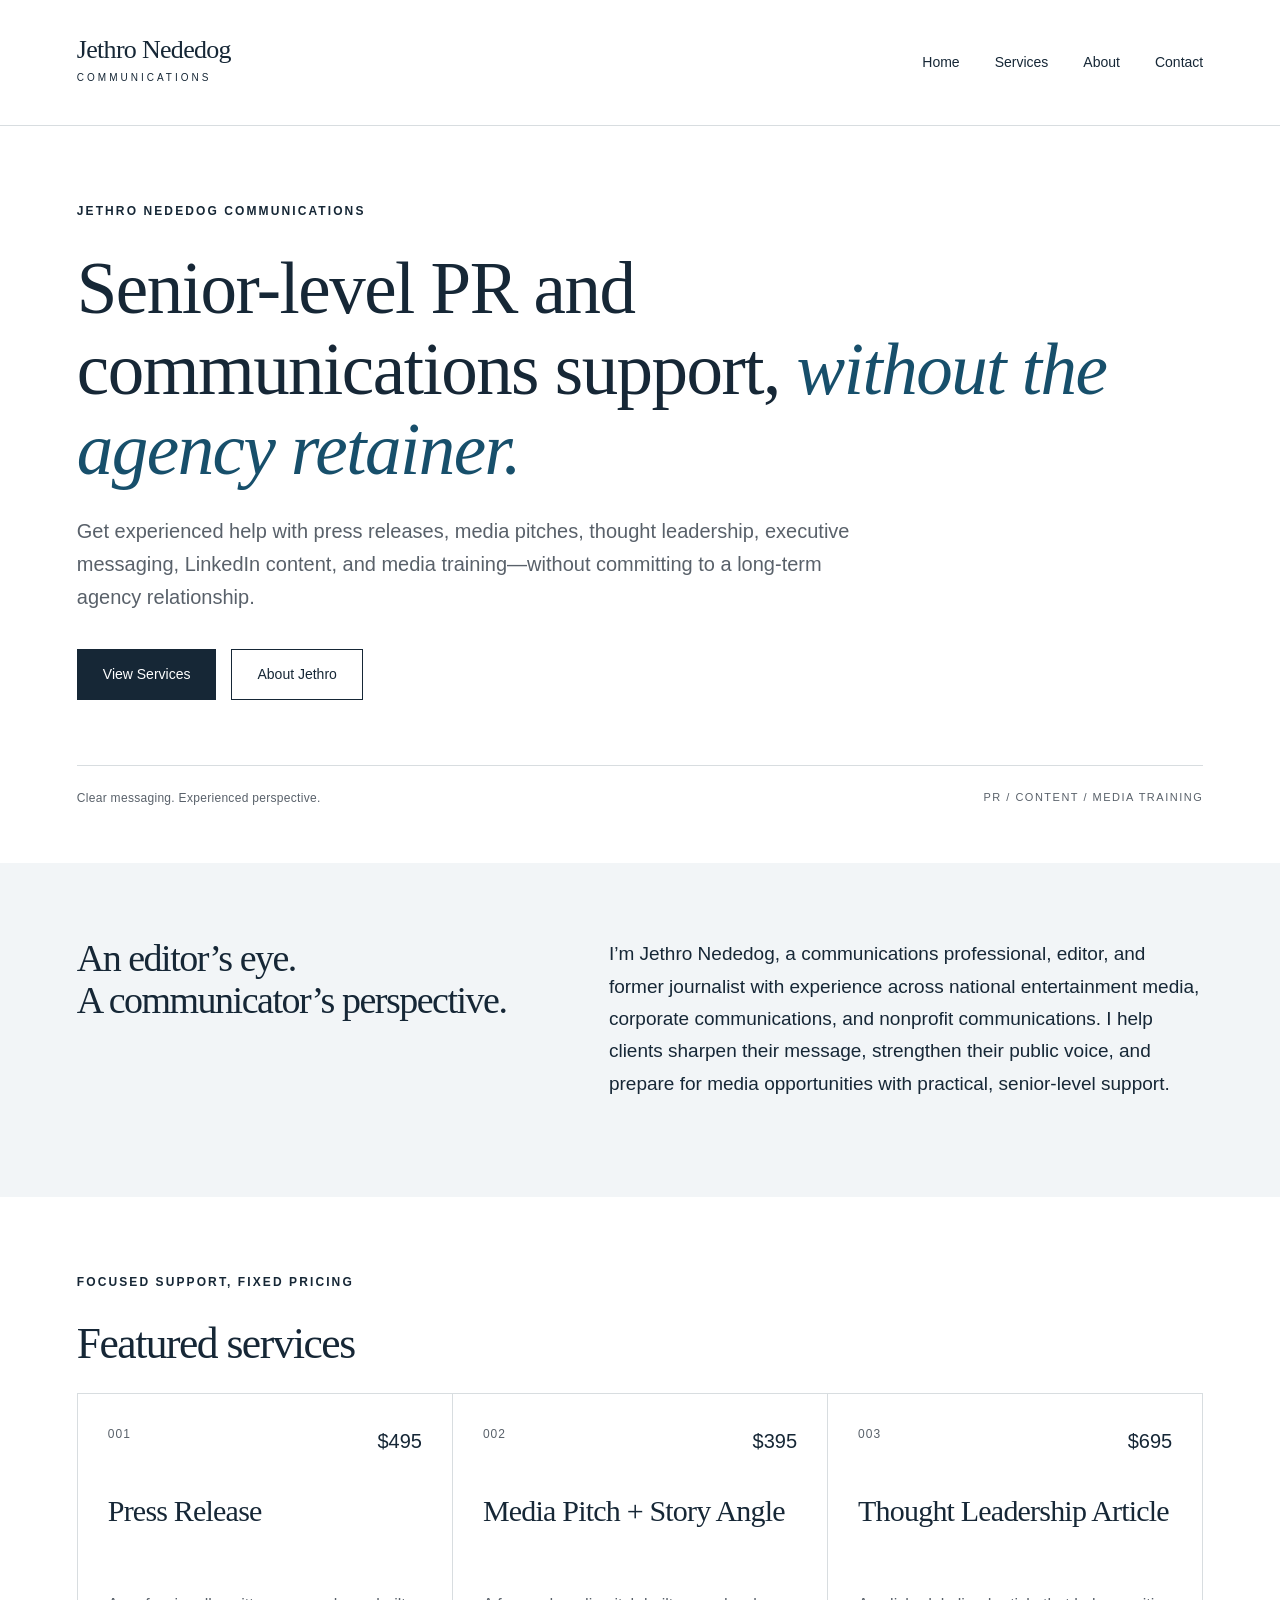
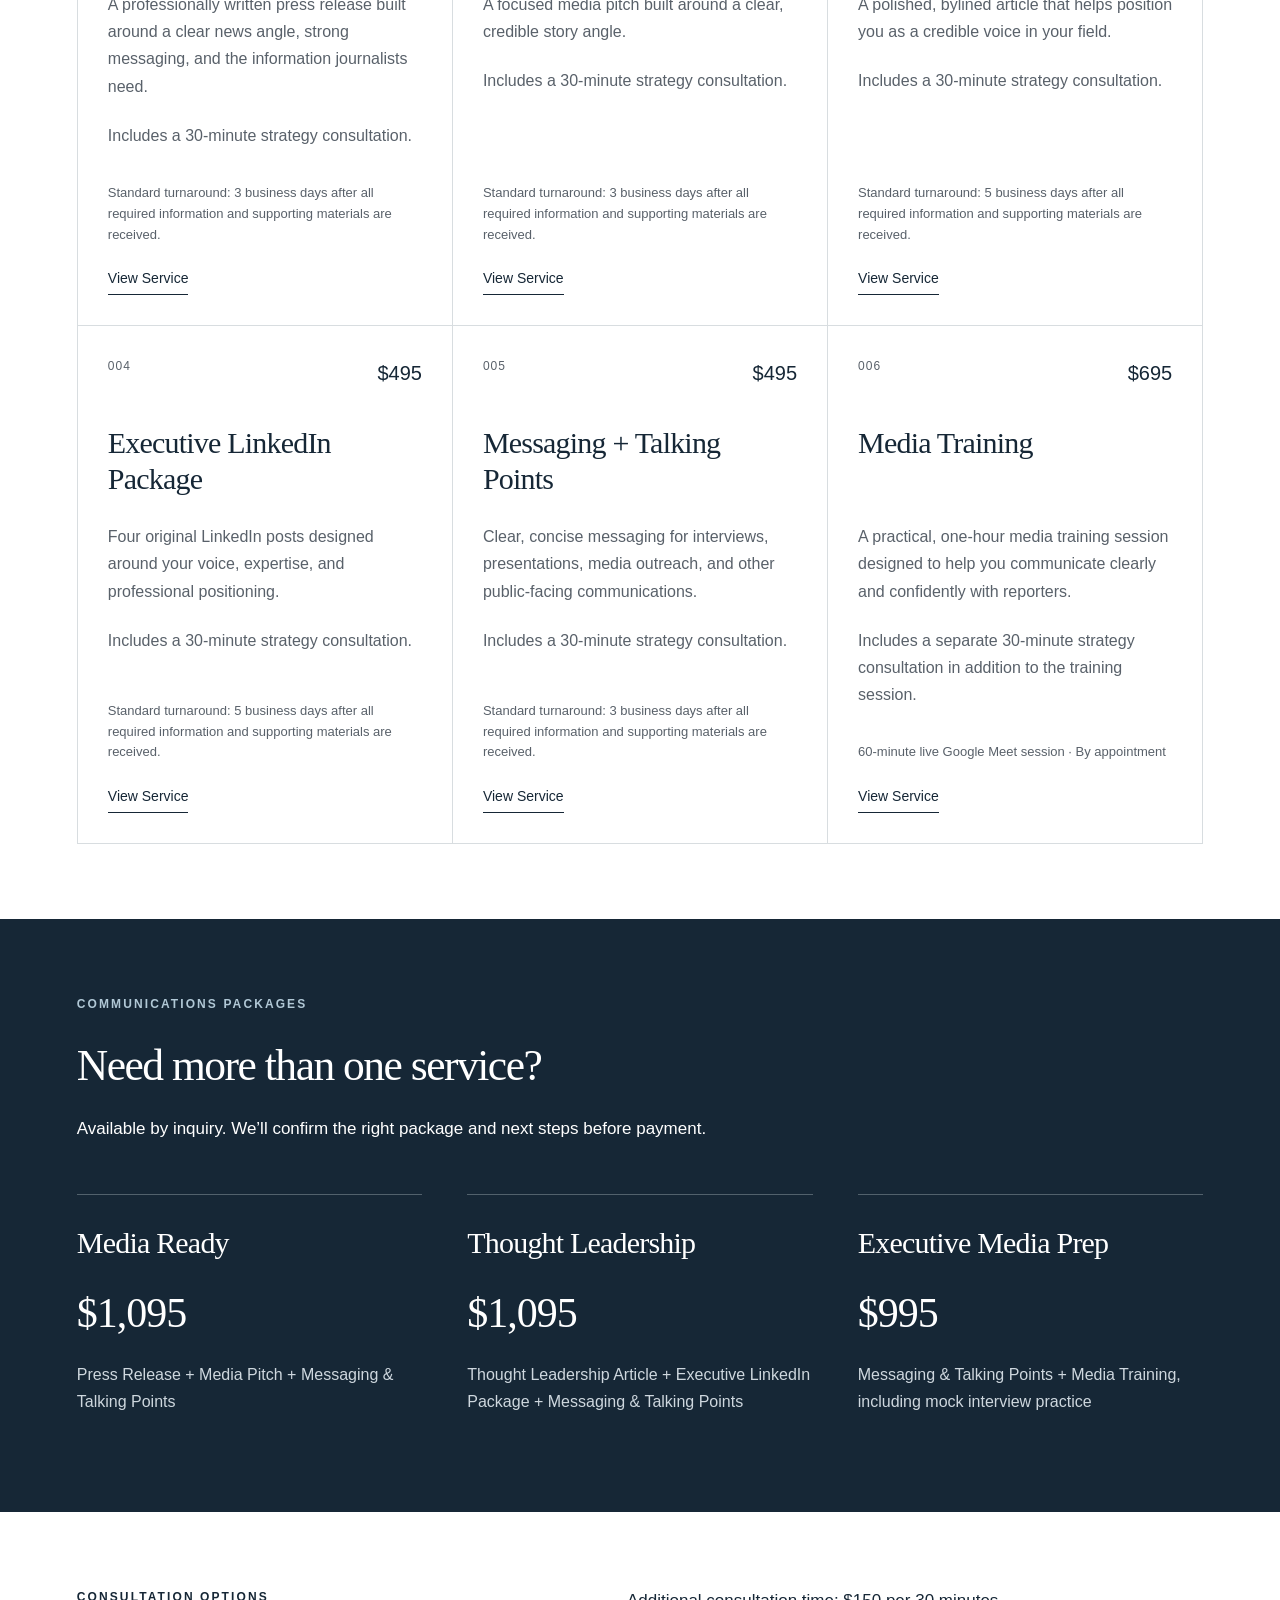
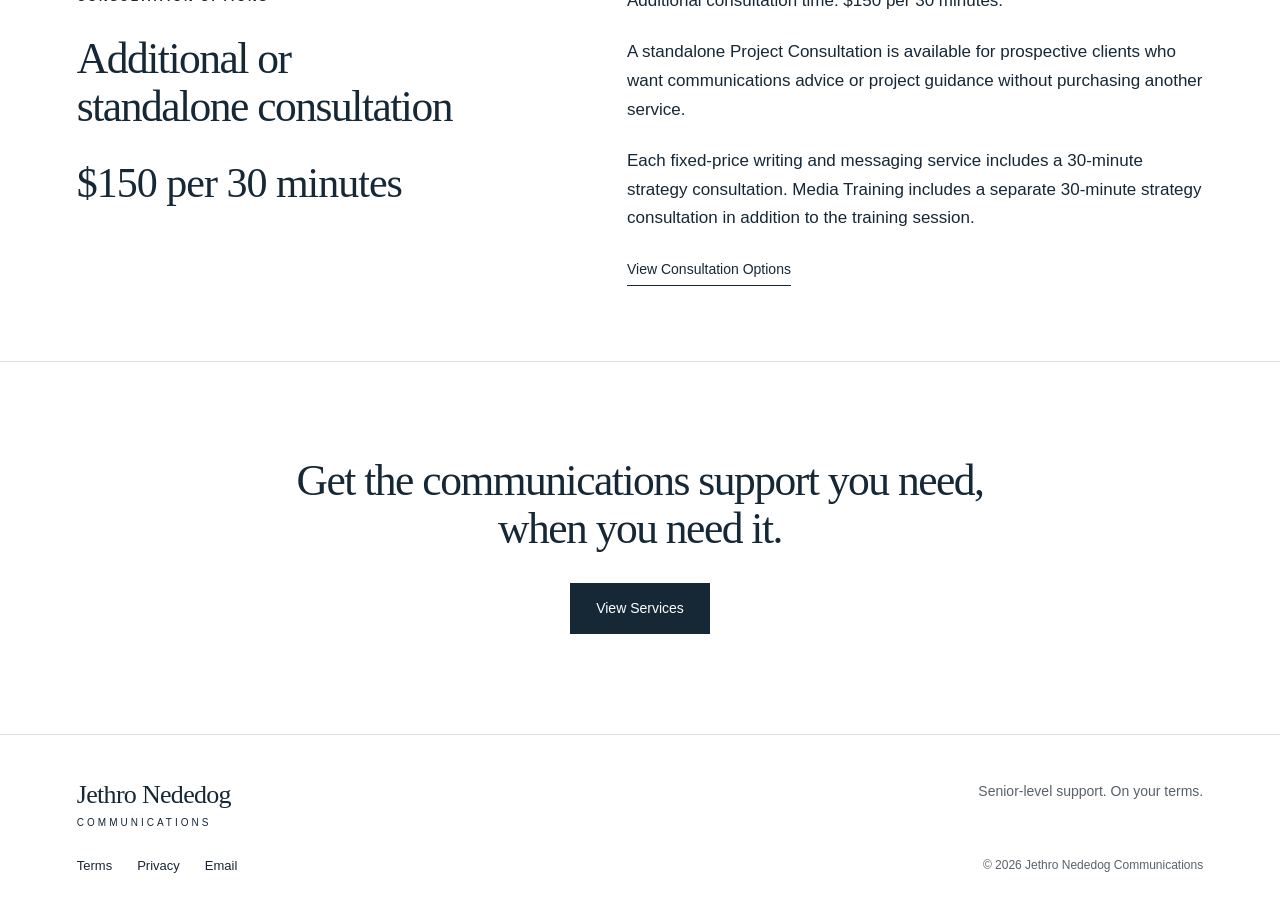
==== commit 0e315f92: "Standardize Media Training platform copy" ====
--- a/index.html
+++ b/index.html
@@ -1 +1 @@
-<!doctype html><html lang="en"><head><meta charset="utf-8"><meta name="viewport" content="width=device-width,initial-scale=1"><title>Home | Jethro Nededog Communications</title><meta name="description" content="Senior-level PR and communications support, without the agency retainer."><link rel="icon" type="image/svg+xml" href="data:image/svg+xml,%3Csvg xmlns='http://www.w3.org/2000/svg' viewBox='0 0 40 40'%3E%3Crect width='40' height='40' fill='%23162736'/%3E%3Ctext x='20' y='29' text-anchor='middle' font-family='Georgia' font-size='28' fill='white'%3EJ%3C/text%3E%3C/svg%3E"><link rel="stylesheet" href="/style.css"></head><body><a class="skip" href="#main">Skip to content</a><header><a class="brand" href="/">Jethro Nededog<span>COMMUNICATIONS</span></a><nav aria-label="Main navigation"><a href="/">Home</a><a href="/services/">Services</a><a href="/about/">About</a><a href="/contact/">Contact</a></nav></header><main id="main"><section class="hero"><div class="eyebrow">Jethro Nededog Communications</div><h1>Senior-level PR and communications support, <em>without the agency retainer.</em></h1><p class="lead">Get experienced help with press releases, media pitches, thought leadership, executive messaging, LinkedIn content, and media training—without committing to a long-term agency relationship.</p><div class="actions"><a class="button " href="/services/">View Services</a><a class="button secondary" href="/about/">About Jethro</a></div><div class="hero-bottom"><span>Clear messaging. Experienced perspective.</span><span>PR / CONTENT / MEDIA TRAINING</span></div></section><section class="intro"><h2>An editor’s eye.<br>A communicator’s perspective.</h2><p>I’m Jethro Nededog, a communications professional, editor, and former journalist with experience across national entertainment media, corporate communications, and nonprofit communications. I help clients sharpen their message, strengthen their public voice, and prepare for media opportunities with practical, senior-level support.</p></section><section><div class="section-title"><div><span class="eyebrow">Focused support, fixed pricing</span><h2>Featured services</h2></div></div><div class="cards"><article><div class="meta">001 <span>$495</span></div><h3>Press Release</h3><p>A professionally written press release built around a clear news angle, strong messaging, and the information journalists need.</p><p>Includes a 30-minute strategy consultation.</p><p class="timing">Standard turnaround: 3 business days after all required information and supporting materials are received.</p><a class="textlink" href="/services/press-release/">View Service</a></article><article><div class="meta">002 <span>$395</span></div><h3>Media Pitch + Story Angle</h3><p>A focused media pitch built around a clear, credible story angle.</p><p>Includes a 30-minute strategy consultation.</p><p class="timing">Standard turnaround: 3 business days after all required information and supporting materials are received.</p><a class="textlink" href="/services/media-pitch/">View Service</a></article><article><div class="meta">003 <span>$695</span></div><h3>Thought Leadership Article</h3><p>A polished, bylined article that helps position you as a credible voice in your field.</p><p>Includes a 30-minute strategy consultation.</p><p class="timing">Standard turnaround: 5 business days after all required information and supporting materials are received.</p><a class="textlink" href="/services/thought-leadership/">View Service</a></article><article><div class="meta">004 <span>$495</span></div><h3>Executive LinkedIn Package</h3><p>Four original LinkedIn posts designed around your voice, expertise, and professional positioning.</p><p>Includes a 30-minute strategy consultation.</p><p class="timing">Standard turnaround: 5 business days after all required information and supporting materials are received.</p><a class="textlink" href="/services/linkedin/">View Service</a></article><article><div class="meta">005 <span>$495</span></div><h3>Messaging + Talking Points</h3><p>Clear, concise messaging for interviews, presentations, media outreach, and other public-facing communications.</p><p>Includes a 30-minute strategy consultation.</p><p class="timing">Standard turnaround: 3 business days after all required information and supporting materials are received.</p><a class="textlink" href="/services/messaging/">View Service</a></article><article><div class="meta">006 <span>$695</span></div><h3>Media Training</h3><p>A practical, one-hour media training session designed to help you communicate clearly and confidently with reporters.</p><p>Includes a separate 30-minute strategy consultation in addition to the training session.</p><p class="timing">60-minute live Zoom session · By appointment</p><a class="textlink" href="/services/media-training/">View Service</a></article></div></section><section class="packages"><span class="eyebrow">Communications packages</span><h2>Need more than one service?</h2><p>Available by inquiry. We’ll confirm the right package and next steps before payment.</p><div class="bundle-grid"><article><h3>Media Ready</h3><div class="price">$1,095</div><p>Press Release + Media Pitch + Messaging &amp; Talking Points</p></article><article><h3>Thought Leadership</h3><div class="price">$1,095</div><p>Thought Leadership Article + Executive LinkedIn Package + Messaging &amp; Talking Points</p></article><article><h3>Executive Media Prep</h3><div class="price">$995</div><p>Messaging &amp; Talking Points + Media Training, including mock interview practice</p></article></div></section><section class="consult"><div><span class="eyebrow">Consultation options</span><h2>Additional or standalone consultation</h2><div class="price">$150 per 30 minutes</div></div><div><p>Additional consultation time: $150 per 30 minutes.</p><p>A standalone Project Consultation is available for prospective clients who want communications advice or project guidance without purchasing another service.</p><p>Each fixed-price writing and messaging service includes a 30-minute strategy consultation. Media Training includes a separate 30-minute strategy consultation in addition to the training session.</p><a class="textlink" href="/services/project-consultation/">View Consultation Options</a></div></section><section class="closing"><h2>Get the communications support you need, when you need it.</h2><a class="button " href="/services/">View Services</a></section></main><footer><a class="brand" href="/">Jethro Nededog<span>COMMUNICATIONS</span></a><p>Senior-level support. On your terms.</p><div><a href="/terms/">Terms</a><a href="/privacy/">Privacy</a><a href="mailto:hello@jethronededog.com">Email</a></div><small>© 2026 Jethro Nededog Communications</small></footer></body></html>+<!doctype html><html lang="en"><head><meta charset="utf-8"><meta name="viewport" content="width=device-width,initial-scale=1"><title>Home | Jethro Nededog Communications</title><meta name="description" content="Senior-level PR and communications support, without the agency retainer."><link rel="icon" type="image/svg+xml" href="data:image/svg+xml,%3Csvg xmlns='http://www.w3.org/2000/svg' viewBox='0 0 40 40'%3E%3Crect width='40' height='40' fill='%23162736'/%3E%3Ctext x='20' y='29' text-anchor='middle' font-family='Georgia' font-size='28' fill='white'%3EJ%3C/text%3E%3C/svg%3E"><link rel="stylesheet" href="/style.css"></head><body><a class="skip" href="#main">Skip to content</a><header><a class="brand" href="/">Jethro Nededog<span>COMMUNICATIONS</span></a><nav aria-label="Main navigation"><a href="/">Home</a><a href="/services/">Services</a><a href="/about/">About</a><a href="/contact/">Contact</a></nav></header><main id="main"><section class="hero"><div class="eyebrow">Jethro Nededog Communications</div><h1>Senior-level PR and communications support, <em>without the agency retainer.</em></h1><p class="lead">Get experienced help with press releases, media pitches, thought leadership, executive messaging, LinkedIn content, and media training—without committing to a long-term agency relationship.</p><div class="actions"><a class="button " href="/services/">View Services</a><a class="button secondary" href="/about/">About Jethro</a></div><div class="hero-bottom"><span>Clear messaging. Experienced perspective.</span><span>PR / CONTENT / MEDIA TRAINING</span></div></section><section class="intro"><h2>An editor’s eye.<br>A communicator’s perspective.</h2><p>I’m Jethro Nededog, a communications professional, editor, and former journalist with experience across national entertainment media, corporate communications, and nonprofit communications. I help clients sharpen their message, strengthen their public voice, and prepare for media opportunities with practical, senior-level support.</p></section><section><div class="section-title"><div><span class="eyebrow">Focused support, fixed pricing</span><h2>Featured services</h2></div></div><div class="cards"><article><div class="meta">001 <span>$495</span></div><h3>Press Release</h3><p>A professionally written press release built around a clear news angle, strong messaging, and the information journalists need.</p><p>Includes a 30-minute strategy consultation.</p><p class="timing">Standard turnaround: 3 business days after all required information and supporting materials are received.</p><a class="textlink" href="/services/press-release/">View Service</a></article><article><div class="meta">002 <span>$395</span></div><h3>Media Pitch + Story Angle</h3><p>A focused media pitch built around a clear, credible story angle.</p><p>Includes a 30-minute strategy consultation.</p><p class="timing">Standard turnaround: 3 business days after all required information and supporting materials are received.</p><a class="textlink" href="/services/media-pitch/">View Service</a></article><article><div class="meta">003 <span>$695</span></div><h3>Thought Leadership Article</h3><p>A polished, bylined article that helps position you as a credible voice in your field.</p><p>Includes a 30-minute strategy consultation.</p><p class="timing">Standard turnaround: 5 business days after all required information and supporting materials are received.</p><a class="textlink" href="/services/thought-leadership/">View Service</a></article><article><div class="meta">004 <span>$495</span></div><h3>Executive LinkedIn Package</h3><p>Four original LinkedIn posts designed around your voice, expertise, and professional positioning.</p><p>Includes a 30-minute strategy consultation.</p><p class="timing">Standard turnaround: 5 business days after all required information and supporting materials are received.</p><a class="textlink" href="/services/linkedin/">View Service</a></article><article><div class="meta">005 <span>$495</span></div><h3>Messaging + Talking Points</h3><p>Clear, concise messaging for interviews, presentations, media outreach, and other public-facing communications.</p><p>Includes a 30-minute strategy consultation.</p><p class="timing">Standard turnaround: 3 business days after all required information and supporting materials are received.</p><a class="textlink" href="/services/messaging/">View Service</a></article><article><div class="meta">006 <span>$695</span></div><h3>Media Training</h3><p>A practical, one-hour media training session designed to help you communicate clearly and confidently with reporters.</p><p>Includes a separate 30-minute strategy consultation in addition to the training session.</p><p class="timing">60-minute live Google Meet session · By appointment</p><a class="textlink" href="/services/media-training/">View Service</a></article></div></section><section class="packages"><span class="eyebrow">Communications packages</span><h2>Need more than one service?</h2><p>Available by inquiry. We’ll confirm the right package and next steps before payment.</p><div class="bundle-grid"><article><h3>Media Ready</h3><div class="price">$1,095</div><p>Press Release + Media Pitch + Messaging &amp; Talking Points</p></article><article><h3>Thought Leadership</h3><div class="price">$1,095</div><p>Thought Leadership Article + Executive LinkedIn Package + Messaging &amp; Talking Points</p></article><article><h3>Executive Media Prep</h3><div class="price">$995</div><p>Messaging &amp; Talking Points + Media Training, including mock interview practice</p></article></div></section><section class="consult"><div><span class="eyebrow">Consultation options</span><h2>Additional or standalone consultation</h2><div class="price">$150 per 30 minutes</div></div><div><p>Additional consultation time: $150 per 30 minutes.</p><p>A standalone Project Consultation is available for prospective clients who want communications advice or project guidance without purchasing another service.</p><p>Each fixed-price writing and messaging service includes a 30-minute strategy consultation. Media Training includes a separate 30-minute strategy consultation in addition to the training session.</p><a class="textlink" href="/services/project-consultation/">View Consultation Options</a></div></section><section class="closing"><h2>Get the communications support you need, when you need it.</h2><a class="button " href="/services/">View Services</a></section></main><footer><a class="brand" href="/">Jethro Nededog<span>COMMUNICATIONS</span></a><p>Senior-level support. On your terms.</p><div><a href="/terms/">Terms</a><a href="/privacy/">Privacy</a><a href="mailto:hello@jethronededog.com">Email</a></div><small>© 2026 Jethro Nededog Communications</small></footer></body></html>
